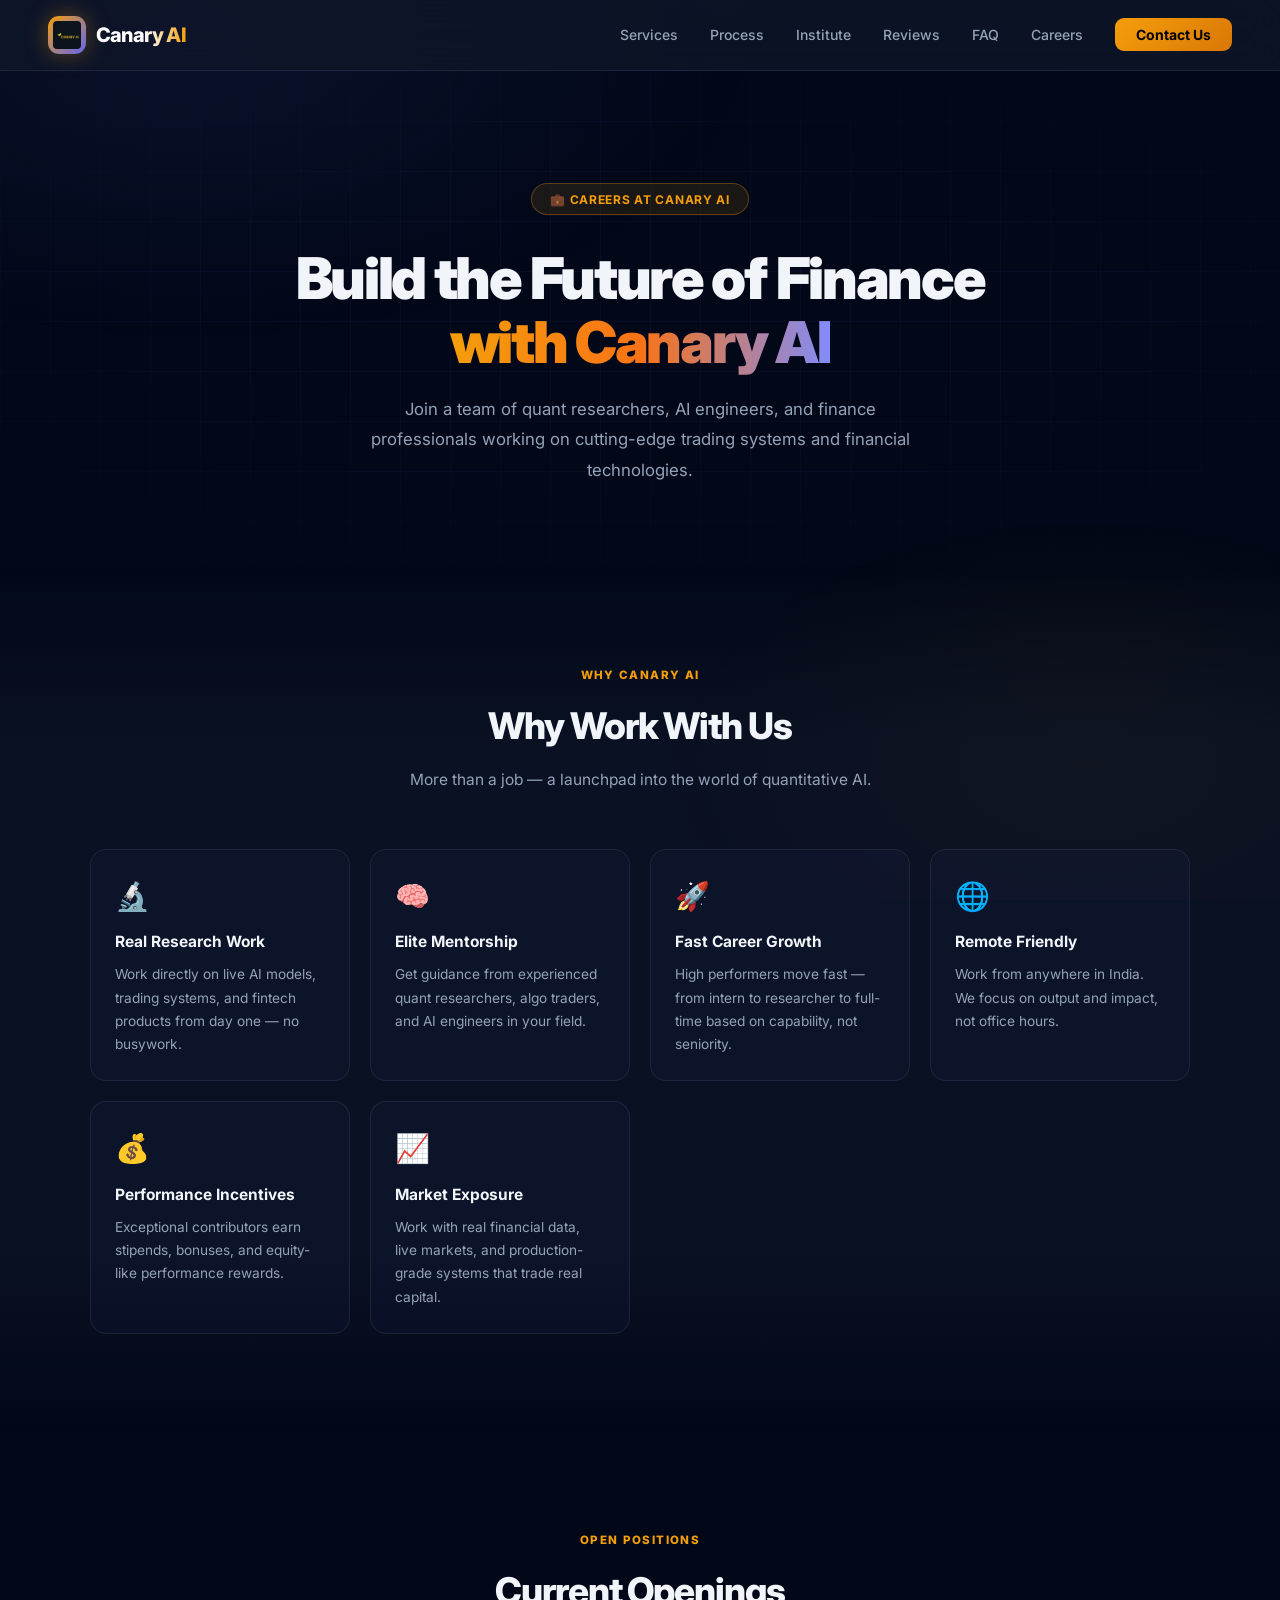
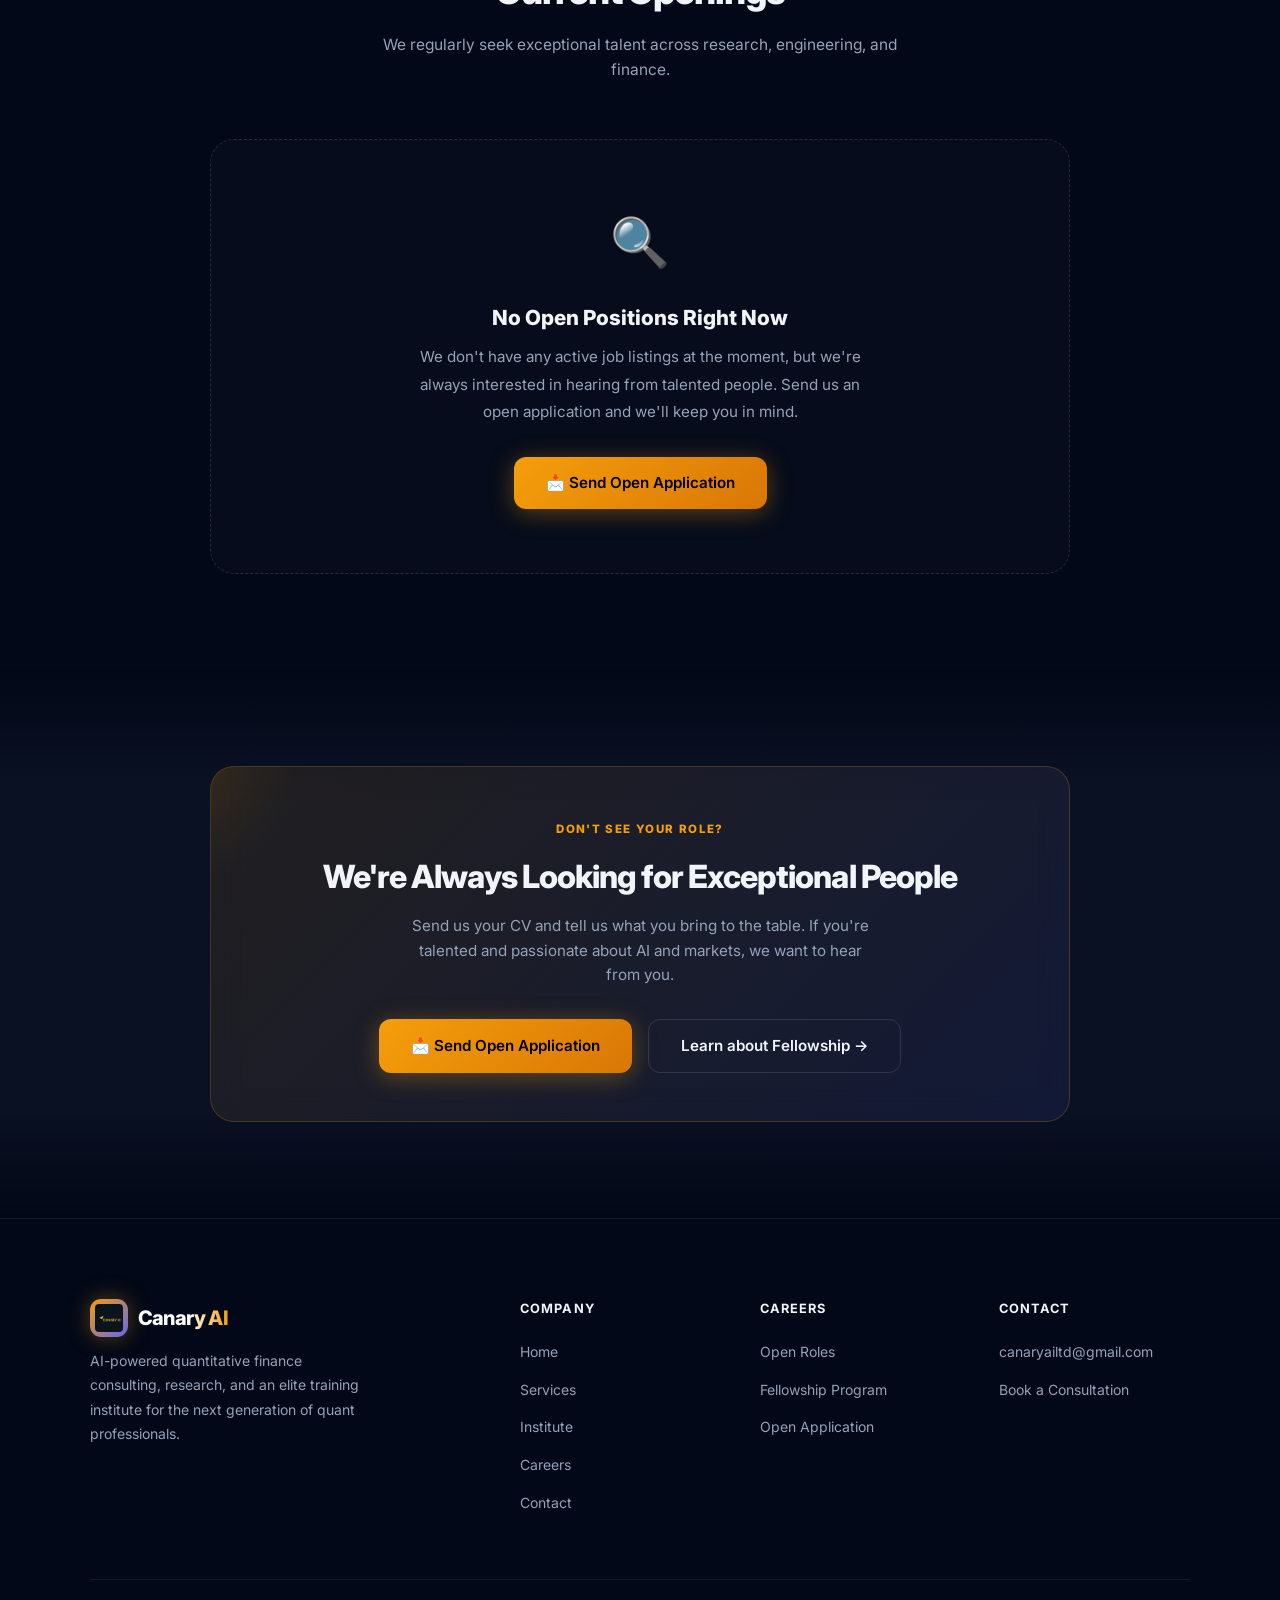
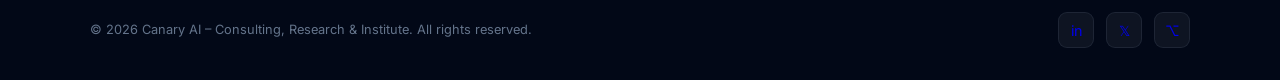
==== careers.html @ 867b563f "Updated project code" ====
<!DOCTYPE html>
<html lang="en">

<head>
    <meta charset="UTF-8" />
    <meta name="viewport" content="width=device-width, initial-scale=1.0" />
    <title>Careers – Canary AI</title>
    <meta name="description"
        content="Join Canary AI – explore open roles and fellowship opportunities in quantitative finance, AI research, and fintech." />
    <link rel="preconnect" href="https://fonts.googleapis.com" />
    <link rel="preconnect" href="https://fonts.gstatic.com" crossorigin />
    <link href="https://fonts.googleapis.com/css2?family=Inter:wght@300;400;500;600;700;800;900&display=swap"
        rel="stylesheet" />
    <link rel="stylesheet" href="css/style.css" />
    <style>
        /* ── Careers-page specific styles ── */
        .page-hero {
            position: relative;
            z-index: 1;
            padding: 7rem 2rem 5rem;
            text-align: center;
            overflow: hidden;
        }

        .page-hero .hero-grid {
            position: absolute;
            inset: 0;
            z-index: -1;
            background-image:
                linear-gradient(rgba(99, 102, 241, .06) 1px, transparent 1px),
                linear-gradient(90deg, rgba(99, 102, 241, .06) 1px, transparent 1px);
            background-size: 50px 50px;
            mask-image: radial-gradient(ellipse 80% 70% at 50% 50%, black 30%, transparent 100%);
        }

        .page-hero h1 {
            font-size: clamp(2rem, 5.5vw, 3.6rem);
            font-weight: 900;
            letter-spacing: -.04em;
            line-height: 1.1;
            animation: fadeUp .7s .1s ease both;
        }

        .page-hero p {
            margin-top: 1.25rem;
            color: var(--muted);
            font-size: 1.05rem;
            max-width: 580px;
            margin-left: auto;
            margin-right: auto;
            line-height: 1.8;
            animation: fadeUp .7s .2s ease both;
        }

        /* Why join */
        .why-grid {
            display: grid;
            grid-template-columns: repeat(auto-fit, minmax(240px, 1fr));
            gap: 1.25rem;
            max-width: 1100px;
            margin: 0 auto;
        }

        .why-card {
            border: 1px solid var(--border);
            border-radius: 16px;
            padding: 1.5rem;
            background: rgba(99, 102, 241, .04);
            transition: transform .3s, border-color .3s;
        }

        .why-card:hover {
            transform: translateY(-4px);
            border-color: rgba(99, 102, 241, .28);
        }

        .why-icon {
            font-size: 1.75rem;
            margin-bottom: .75rem;
        }

        .why-card h4 {
            font-size: .97rem;
            font-weight: 700;
            margin-bottom: .5rem;
        }

        .why-card p {
            color: var(--muted);
            font-size: .855rem;
            line-height: 1.7;
        }

        /* Job listings */
        .jobs-wrap {
            max-width: 860px;
            margin: 0 auto;
            display: flex;
            flex-direction: column;
            gap: 1.25rem;
        }

        .job-card {
            background: var(--glass);
            border: 1px solid var(--border);
            border-radius: 18px;
            padding: 1.75rem 2rem;
            backdrop-filter: blur(16px);
            display: flex;
            align-items: center;
            justify-content: space-between;
            gap: 1.5rem;
            flex-wrap: wrap;
            transition: transform .3s, border-color .3s, box-shadow .3s;
        }

        .job-card:hover {
            transform: translateY(-4px);
            border-color: rgba(245, 158, 11, .25);
            box-shadow: 0 16px 50px rgba(0, 0, 0, .3);
        }

        .job-info {
            flex: 1;
            min-width: 200px;
        }

        .job-dept {
            display: inline-block;
            font-size: .7rem;
            font-weight: 700;
            letter-spacing: .07em;
            text-transform: uppercase;
            border-radius: 999px;
            padding: .2rem .75rem;
            margin-bottom: .6rem;
        }

        .dept-quant {
            background: rgba(245, 158, 11, .12);
            color: var(--amber);
        }

        .dept-ai {
            background: rgba(99, 102, 241, .12);
            color: #a5b4fc;
        }

        .dept-tech {
            background: rgba(16, 185, 129, .12);
            color: #6ee7b7;
        }

        .dept-ops {
            background: rgba(239, 68, 68, .12);
            color: #fca5a5;
        }

        .dept-fellow {
            background: rgba(251, 191, 36, .12);
            color: #fde68a;
        }

        .job-card h3 {
            font-size: 1.05rem;
            font-weight: 700;
            margin-bottom: .35rem;
        }

        .job-meta {
            display: flex;
            flex-wrap: wrap;
            gap: .6rem;
            margin-top: .5rem;
        }

        .job-tag {
            font-size: .75rem;
            color: var(--subtle);
            background: rgba(255, 255, 255, .04);
            border: 1px solid var(--border);
            border-radius: 6px;
            padding: .15rem .6rem;
        }

        .job-actions {
            display: flex;
            gap: .75rem;
            align-items: center;
        }

        /* Fellowship CTA */
        .fellow-cta {
            max-width: 860px;
            margin: 0 auto;
            background: linear-gradient(135deg, rgba(245, 158, 11, .1), rgba(99, 102, 241, .1));
            border: 1px solid rgba(245, 158, 11, .22);
            border-radius: 24px;
            padding: 3rem 2.5rem;
            text-align: center;
            position: relative;
            overflow: hidden;
            backdrop-filter: blur(16px);
        }

        .fellow-cta::before {
            content: '';
            position: absolute;
            top: -40%;
            left: -20%;
            width: 260px;
            height: 260px;
            background: radial-gradient(circle, rgba(245, 158, 11, .12), transparent 70%);
            pointer-events: none;
        }

        .fellow-cta h2 {
            font-size: clamp(1.5rem, 3.5vw, 2rem);
            font-weight: 800;
            letter-spacing: -.03em;
            margin-bottom: .75rem;
        }

        .fellow-cta p {
            color: var(--muted);
            font-size: .95rem;
            margin-bottom: 2rem;
            max-width: 480px;
            margin-left: auto;
            margin-right: auto;
        }

        /* Apply modal */
        .modal-overlay {
            display: none;
            position: fixed;
            inset: 0;
            background: rgba(2, 8, 23, .85);
            z-index: 999;
            align-items: center;
            justify-content: center;
            backdrop-filter: blur(6px);
            padding: 1rem;
        }

        .modal-overlay.open {
            display: flex;
        }

        .modal {
            background: var(--bg2);
            border: 1px solid var(--border2);
            border-radius: 24px;
            padding: 2.5rem;
            max-width: 520px;
            width: 100%;
            position: relative;
            animation: fadeUp .4s ease both;
        }

        .modal-close {
            position: absolute;
            top: 1.25rem;
            right: 1.25rem;
            background: rgba(255, 255, 255, .06);
            border: 1px solid var(--border);
            border-radius: 8px;
            color: var(--muted);
            cursor: pointer;
            font-size: .9rem;
            padding: .3rem .65rem;
        }

        .modal h3 {
            font-size: 1.3rem;
            font-weight: 800;
            margin-bottom: .4rem;
        }

        .modal .role-label {
            color: var(--amber);
            font-size: .82rem;
            font-weight: 600;
            margin-bottom: 1.5rem;
            display: block;
        }

        .form-group {
            margin-bottom: 1.1rem;
        }

        .form-group label {
            display: block;
            font-size: .82rem;
            font-weight: 600;
            color: var(--muted);
            margin-bottom: .4rem;
        }

        .form-group input,
        .form-group textarea,
        .form-group select {
            width: 100%;
            background: rgba(255, 255, 255, .04);
            border: 1px solid var(--border2);
            border-radius: 10px;
            padding: .7rem 1rem;
            color: var(--text);
            font-family: inherit;
            font-size: .9rem;
            outline: none;
            transition: border-color .25s;
        }

        .form-group input:focus,
        .form-group textarea:focus,
        .form-group select:focus {
            border-color: var(--amber);
        }

        .form-group textarea {
            resize: vertical;
            min-height: 90px;
        }

        .form-group select option {
            background: var(--bg2);
        }

        .form-row {
            display: grid;
            grid-template-columns: 1fr 1fr;
            gap: 1rem;
        }

        @media(max-width:480px) {
            .form-row {
                grid-template-columns: 1fr;
            }
        }

        @keyframes fadeUp {
            from {
                opacity: 0;
                transform: translateY(18px);
            }

            to {
                opacity: 1;
                transform: none;
            }
        }

        @keyframes fadeDown {
            from {
                opacity: 0;
                transform: translateY(-14px);
            }

            to {
                opacity: 1;
                transform: none;
            }
        }

        @keyframes bounce {

            0%,
            100% {
                transform: translateY(0);
            }

            50% {
                transform: translateY(6px);
            }
        }
    </style>
</head>

<body>

    <!-- ═══ NAVBAR ═══ -->
    <nav>
        <a href="index.html" class="nav-brand">
            <div class="logo-box">
                <img src="logo.jpeg" alt="Canary AI Logo"
                    style="width:28px;height:28px;object-fit:contain;border-radius:4px;" />
            </div>
            <span class="brand-name">Canary AI</span>
        </a>
        <ul class="nav-links">
            <li><a href="index.html#services">Services</a></li>
            <li><a href="index.html#process">Process</a></li>
            <li><a href="index.html#institute">Institute</a></li>
            <li><a href="index.html#testimonials">Reviews</a></li>
            <li><a href="index.html#faq">FAQ</a></li>
            <li><a href="careers.html" style="color:var(--amber)">Careers</a></li>
            <li><a href="index.html#contact" class="nav-cta-btn">Contact Us</a></li>
        </ul>
        <button class="hamburger" id="hamburger" aria-label="Toggle menu">
            <span></span><span></span><span></span>
        </button>
    </nav>

    <div class="mobile-menu" id="mobile-menu">
        <ul>
            <li><a href="index.html#services" onclick="closeMobile()">Services</a></li>
            <li><a href="index.html#institute" onclick="closeMobile()">Institute</a></li>
            <li><a href="careers.html" onclick="closeMobile()">Careers</a></li>
            <li><a href="index.html#contact" onclick="closeMobile()">Contact Us</a></li>
        </ul>
    </div>

    <!-- ═══ PAGE HERO ═══ -->
    <section class="page-hero">
        <div class="hero-grid"></div>
        <div class="hero-badge" style="animation:fadeDown .7s ease both">💼 Careers at Canary AI</div>
        <h1>Build the Future of Finance<br /><em
                style="font-style:normal;background:linear-gradient(90deg,var(--amber),#f97316,var(--indigo2));-webkit-background-clip:text;-webkit-text-fill-color:transparent;background-clip:text">with
                Canary AI</em></h1>
        <p>Join a team of quant researchers, AI engineers, and finance professionals working on cutting-edge trading
            systems and financial technologies.</p>
    </section>

    <!-- ═══ WHY JOIN ═══ -->
    <section class="sec sec-alt">
        <div class="sec-hd reveal">
            <span class="eyebrow">Why Canary AI</span>
            <h2 class="sec-title">Why Work With Us</h2>
            <p class="sec-sub">More than a job — a launchpad into the world of quantitative AI.</p>
        </div>
        <div class="why-grid">
            <div class="why-card reveal">
                <div class="why-icon">🔬</div>
                <h4>Real Research Work</h4>
                <p>Work directly on live AI models, trading systems, and fintech products from day one — no busywork.
                </p>
            </div>
            <div class="why-card reveal">
                <div class="why-icon">🧠</div>
                <h4>Elite Mentorship</h4>
                <p>Get guidance from experienced quant researchers, algo traders, and AI engineers in your field.</p>
            </div>
            <div class="why-card reveal">
                <div class="why-icon">🚀</div>
                <h4>Fast Career Growth</h4>
                <p>High performers move fast — from intern to researcher to full-time based on capability, not
                    seniority.</p>
            </div>
            <div class="why-card reveal">
                <div class="why-icon">🌐</div>
                <h4>Remote Friendly</h4>
                <p>Work from anywhere in India. We focus on output and impact, not office hours.</p>
            </div>
            <div class="why-card reveal">
                <div class="why-icon">💰</div>
                <h4>Performance Incentives</h4>
                <p>Exceptional contributors earn stipends, bonuses, and equity-like performance rewards.</p>
            </div>
            <div class="why-card reveal">
                <div class="why-icon">📈</div>
                <h4>Market Exposure</h4>
                <p>Work with real financial data, live markets, and production-grade systems that trade real capital.
                </p>
            </div>
        </div>
    </section>

    <!-- ═══ OPEN ROLES ═══ -->
    <section class="sec" id="open-roles">
        <div class="sec-hd reveal">
            <span class="eyebrow">Open Positions</span>
            <h2 class="sec-title">Current Openings</h2>
            <p class="sec-sub">We regularly seek exceptional talent across research, engineering, and finance.</p>
        </div>

        <!-- No openings state -->
        <div class="jobs-wrap reveal">
            <div
                style="text-align:center;padding:4rem 2rem;border:1px dashed var(--border2);border-radius:24px;background:rgba(255,255,255,.02);">
                <div style="font-size:3rem;margin-bottom:1.25rem;">🔍</div>
                <h3 style="font-size:1.3rem;font-weight:800;margin-bottom:.6rem;">No Open Positions Right Now</h3>
                <p style="color:var(--muted);font-size:.95rem;max-width:460px;margin:0 auto 2rem;line-height:1.8;">We
                    don't have any active job listings at the moment, but we're always interested in hearing from
                    talented people. Send us an open application and we'll keep you in mind.</p>
                <a href="mailto:canaryailtd@gmail.com?subject=Open Application" class="btn btn-primary">📩 Send Open
                    Application</a>
            </div>
        </div>
    </section>

    <!-- ═══ FELLOWSHIP CTA ═══ -->
    <section class="sec sec-alt">
        <div class="fellow-cta reveal">
            <span class="eyebrow">Don't See Your Role?</span>
            <h2>We're Always Looking for Exceptional People</h2>
            <p>Send us your CV and tell us what you bring to the table. If you're talented and passionate about AI and
                markets, we want to hear from you.</p>
            <div style="display:flex;gap:1rem;justify-content:center;flex-wrap:wrap;position:relative;z-index:1">
                <a href="mailto:canaryailtd@gmail.com?subject=Open Application" class="btn btn-primary">📩 Send Open
                    Application</a>
                <a href="index.html#institute" class="btn btn-outline">Learn about Fellowship →</a>
            </div>
        </div>
    </section>

    <!-- ═══ FOOTER ═══ -->
    <footer>
        <div class="footer-grid">
            <div class="footer-brand">
                <a href="index.html" class="nav-brand">
                    <div class="logo-box">
                        <img src="logo.jpeg" alt="Canary AI Logo"
                            style="width:28px;height:28px;object-fit:contain;border-radius:4px;" />
                    </div>
                    <span class="brand-name">Canary AI</span>
                </a>
                <p>AI-powered quantitative finance consulting, research, and an elite training institute for the next
                    generation of quant professionals.</p>
            </div>
            <div class="footer-col">
                <h6>Company</h6>
                <ul>
                    <li><a href="index.html">Home</a></li>
                    <li><a href="index.html#services">Services</a></li>
                    <li><a href="index.html#institute">Institute</a></li>
                    <li><a href="careers.html">Careers</a></li>
                    <li><a href="index.html#contact">Contact</a></li>
                </ul>
            </div>
            <div class="footer-col">
                <h6>Careers</h6>
                <ul>
                    <li><a href="#open-roles">Open Roles</a></li>
                    <li><a href="index.html#institute">Fellowship Program</a></li>
                    <li><a href="mailto:canaryailtd@gmail.com?subject=Open Application">Open Application</a></li>
                </ul>
            </div>
            <div class="footer-col">
                <h6>Contact</h6>
                <ul>
                    <li><a href="mailto:canaryailtd@gmail.com">canaryailtd@gmail.com</a></li>
                    <li><a href="index.html#contact">Book a Consultation</a></li>
                </ul>
            </div>
        </div>
        <div class="footer-bottom">
            <p>© <span id="yr"></span> Canary AI – Consulting, Research &amp; Institute. All rights reserved.</p>
            <div class="social-links">
                <a href="https://www.linkedin.com/in/canary-ai-3b74503a5/" class="social-btn" title="LinkedIn">in</a>
                <a href="#" class="social-btn" title="Twitter / X">𝕏</a>
                <a href="#" class="social-btn" title="GitHub">⌥</a>
            </div>
        </div>
    </footer>

    <script src="js/main.js"></script>
</body>

</html>
---- css/style.css ----
/* ─────────────────────────────────────────
   Canary AI – Main Stylesheet
   style.css
───────────────────────────────────────── */

/* ── RESET & ROOT ── */
*, *::before, *::after {
  box-sizing: border-box;
  margin: 0;
  padding: 0;
}

:root {
  --bg:          #020817;
  --bg2:         #0f172a;
  --bg3:         #1e293b;
  --border:      rgba(148, 163, 184, .12);
  --border2:     rgba(148, 163, 184, .2);
  --amber:       #f59e0b;
  --amber2:      #d97706;
  --amber-glow:  rgba(245, 158, 11, .35);
  --indigo:      #6366f1;
  --indigo2:     #818cf8;
  --emerald:     #10b981;
  --text:        #f1f5f9;
  --muted:       #94a3b8;
  --subtle:      #64748b;
  --glass:       rgba(15, 23, 42, .75);
}

html {
  scroll-behavior: smooth;
}

body {
  font-family: 'Inter', sans-serif;
  background: var(--bg);
  color: var(--text);
  line-height: 1.6;
  overflow-x: hidden;
}

/* Ambient background glow */
body::before {
  content: '';
  position: fixed;
  inset: 0;
  pointer-events: none;
  z-index: 0;
  background:
    radial-gradient(ellipse 80% 60% at 15% 5%,  rgba(99, 102, 241, .09) 0%, transparent 55%),
    radial-gradient(ellipse 60% 50% at 85% 85%, rgba(245, 158, 11, .07) 0%, transparent 55%);
}

/* ─────────────────────────────────────────
   NAVBAR
───────────────────────────────────────── */
nav {
  position: sticky;
  top: 0;
  z-index: 200;
  display: flex;
  align-items: center;
  justify-content: space-between;
  padding: 1rem 3rem;
  background: var(--glass);
  backdrop-filter: blur(20px);
  -webkit-backdrop-filter: blur(20px);
  border-bottom: 1px solid var(--border);
}

.nav-brand {
  display: flex;
  align-items: center;
  gap: .6rem;
  text-decoration: none;
}

.logo-box {
  width: 38px;
  height: 38px;
  border-radius: 11px;
  display: flex;
  align-items: center;
  justify-content: center;
  font-size: 20px;
  background: linear-gradient(135deg, var(--amber), var(--indigo));
  box-shadow: 0 0 22px var(--amber-glow);
}

.brand-name {
  font-size: 1.25rem;
  font-weight: 800;
  letter-spacing: -.03em;
  background: linear-gradient(90deg, #fff 55%, var(--amber));
  -webkit-background-clip: text;
  -webkit-text-fill-color: transparent;
  background-clip: text;
}

.nav-links {
  display: flex;
  gap: 2rem;
  list-style: none;
  align-items: center;
}

.nav-links a {
  color: var(--muted);
  text-decoration: none;
  font-size: .875rem;
  font-weight: 500;
  transition: color .25s;
  position: relative;
}

.nav-links a::after {
  content: '';
  position: absolute;
  bottom: -3px;
  left: 0;
  width: 0;
  height: 2px;
  background: var(--amber);
  border-radius: 1px;
  transition: width .3s;
}

.nav-links a:hover             { color: var(--amber); }
.nav-links a:hover::after      { width: 100%; }

.nav-cta-btn {
  background: linear-gradient(135deg, var(--amber), var(--amber2));
  color: #000 !important;
  padding: .5rem 1.3rem;
  border-radius: 9px;
  font-weight: 700 !important;
  transition: transform .2s, box-shadow .2s !important;
}

.nav-cta-btn::after              { display: none !important; }
.nav-cta-btn:hover {
  transform: translateY(-2px) !important;
  box-shadow: 0 6px 22px var(--amber-glow) !important;
  color: #000 !important;
}

/* Hamburger (mobile) */
.hamburger {
  display: none;
  flex-direction: column;
  gap: 5px;
  cursor: pointer;
  padding: 4px;
  background: none;
  border: none;
}

.hamburger span {
  display: block;
  width: 24px;
  height: 2px;
  background: var(--text);
  border-radius: 2px;
  transition: .3s;
}

.hamburger.open span:nth-child(1) { transform: translateY(7px) rotate(45deg); }
.hamburger.open span:nth-child(2) { opacity: 0; }
.hamburger.open span:nth-child(3) { transform: translateY(-7px) rotate(-45deg); }

/* Mobile menu */
.mobile-menu {
  display: none;
  position: fixed;
  top: 65px;
  left: 0;
  right: 0;
  background: var(--glass);
  backdrop-filter: blur(20px);
  border-bottom: 1px solid var(--border);
  padding: 1.5rem 2rem;
  z-index: 199;
}

.mobile-menu.open { display: block; }

.mobile-menu ul {
  list-style: none;
  display: flex;
  flex-direction: column;
  gap: 1.25rem;
}

.mobile-menu a {
  color: var(--muted);
  text-decoration: none;
  font-size: 1rem;
  font-weight: 500;
}

/* ─────────────────────────────────────────
   HERO
───────────────────────────────────────── */
.hero {
  position: relative;
  z-index: 1;
  padding: 8rem 2rem 6rem;
  text-align: center;
  overflow: hidden;
}

.hero-grid {
  position: absolute;
  inset: 0;
  z-index: -1;
  background-image:
    linear-gradient(rgba(99, 102, 241, .06) 1px, transparent 1px),
    linear-gradient(90deg, rgba(99, 102, 241, .06) 1px, transparent 1px);
  background-size: 50px 50px;
  mask-image: radial-gradient(ellipse 80% 70% at 50% 50%, black 30%, transparent 100%);
}

.hero-inner {
  max-width: 860px;
  margin: 0 auto;
}

.hero-badge {
  display: inline-flex;
  align-items: center;
  gap: .5rem;
  background: rgba(245, 158, 11, .1);
  border: 1px solid rgba(245, 158, 11, .3);
  border-radius: 999px;
  padding: .35rem 1.1rem;
  font-size: .75rem;
  font-weight: 700;
  color: var(--amber);
  letter-spacing: .06em;
  text-transform: uppercase;
  margin-bottom: 2rem;
  animation: fadeDown .7s ease both;
}

.hero h1 {
  font-size: clamp(2.4rem, 6.5vw, 4.2rem);
  font-weight: 900;
  line-height: 1.1;
  letter-spacing: -.04em;
  animation: fadeUp .7s .1s ease both;
}

.hero h1 em {
  font-style: normal;
  background: linear-gradient(90deg, var(--amber) 0%, #f97316 40%, var(--indigo2) 100%);
  -webkit-background-clip: text;
  -webkit-text-fill-color: transparent;
  background-clip: text;
}

.hero-sub {
  margin-top: 1.5rem;
  color: var(--muted);
  font-size: 1.1rem;
  max-width: 620px;
  margin-left: auto;
  margin-right: auto;
  line-height: 1.8;
  animation: fadeUp .7s .2s ease both;
}

.hero-btns {
  margin-top: 2.5rem;
  display: flex;
  flex-wrap: wrap;
  gap: 1rem;
  justify-content: center;
  animation: fadeUp .7s .3s ease both;
}

.hero-scroll {
  margin-top: 4rem;
  animation: bounce 2s ease infinite;
  color: var(--subtle);
  font-size: .8rem;
  letter-spacing: .06em;
  text-transform: uppercase;
}

.hero-scroll span {
  display: block;
  width: 1px;
  height: 36px;
  background: linear-gradient(to bottom, transparent, var(--amber));
  margin: 6px auto 0;
}

/* ─────────────────────────────────────────
   BUTTONS
───────────────────────────────────────── */
.btn {
  display: inline-flex;
  align-items: center;
  gap: .5rem;
  padding: .85rem 2rem;
  border-radius: 12px;
  font-size: .95rem;
  font-weight: 600;
  cursor: pointer;
  text-decoration: none;
  transition: transform .2s, box-shadow .2s;
  border: none;
  font-family: inherit;
}

.btn-primary {
  background: linear-gradient(135deg, var(--amber), var(--amber2));
  color: #000;
  box-shadow: 0 4px 24px var(--amber-glow);
}
.btn-primary:hover {
  transform: translateY(-2px);
  box-shadow: 0 10px 36px rgba(245, 158, 11, .55);
}

.btn-outline {
  background: transparent;
  color: var(--text);
  border: 1px solid var(--border2);
}
.btn-outline:hover {
  border-color: rgba(245, 158, 11, .4);
  transform: translateY(-2px);
  box-shadow: 0 4px 18px rgba(99, 102, 241, .15);
}

.btn-indigo {
  background: linear-gradient(135deg, var(--indigo), #818cf8);
  color: #fff;
  box-shadow: 0 4px 24px rgba(99, 102, 241, .35);
}
.btn-indigo:hover {
  transform: translateY(-2px);
  box-shadow: 0 10px 36px rgba(99, 102, 241, .5);
}

/* ─────────────────────────────────────────
   STATS STRIP
───────────────────────────────────────── */
.stats {
  position: relative;
  z-index: 1;
  display: flex;
  justify-content: center;
  flex-wrap: wrap;
  border-top: 1px solid var(--border);
  border-bottom: 1px solid var(--border);
  background: rgba(15, 23, 42, .5);
  backdrop-filter: blur(12px);
}

.stat {
  flex: 1;
  min-width: 150px;
  text-align: center;
  padding: 2.2rem 1rem;
  border-right: 1px solid var(--border);
}
.stat:last-child { border-right: none; }

.stat-val {
  font-size: 2.1rem;
  font-weight: 900;
  background: linear-gradient(135deg, var(--amber), var(--indigo2));
  -webkit-background-clip: text;
  -webkit-text-fill-color: transparent;
  background-clip: text;
}

.stat-lbl {
  font-size: .75rem;
  color: var(--subtle);
  margin-top: .3rem;
  text-transform: uppercase;
  letter-spacing: .07em;
}

/* ─────────────────────────────────────────
   SHARED SECTION UTILITIES
───────────────────────────────────────── */
section { position: relative; z-index: 1; }

.sec     { padding: 6rem 2rem; }
.sec-alt { background: linear-gradient(to bottom, transparent, rgba(15, 23, 42, .6) 20%, rgba(15, 23, 42, .6) 80%, transparent); }

.sec-hd {
  text-align: center;
  margin-bottom: 3.5rem;
}

.eyebrow {
  display: inline-block;
  font-size: .72rem;
  font-weight: 800;
  letter-spacing: .12em;
  text-transform: uppercase;
  color: var(--amber);
  margin-bottom: .8rem;
}

.sec-title {
  font-size: clamp(1.6rem, 4vw, 2.3rem);
  font-weight: 800;
  letter-spacing: -.03em;
}

.sec-sub {
  margin-top: .75rem;
  color: var(--muted);
  font-size: .97rem;
  max-width: 520px;
  margin-left: auto;
  margin-right: auto;
}

.grid3 {
  display: grid;
  grid-template-columns: repeat(auto-fit, minmax(280px, 1fr));
  gap: 1.5rem;
  max-width: 1100px;
  margin: 0 auto;
}

/* ─────────────────────────────────────────
   TRUST BAR
───────────────────────────────────────── */
.trust-bar {
  position: relative;
  z-index: 1;
  padding: 2.5rem 2rem;
  text-align: center;
  border-bottom: 1px solid var(--border);
}

.trust-bar p {
  font-size: .8rem;
  color: var(--subtle);
  letter-spacing: .06em;
  text-transform: uppercase;
  margin-bottom: 1.5rem;
}

.trust-logos {
  display: flex;
  flex-wrap: wrap;
  justify-content: center;
  gap: 2.5rem;
  align-items: center;
}

.trust-logos span {
  font-size: .85rem;
  font-weight: 700;
  color: rgba(148, 163, 184, .35);
  letter-spacing: .04em;
  text-transform: uppercase;
}

/* ─────────────────────────────────────────
   SERVICE CARDS
───────────────────────────────────────── */
.card {
  background: var(--glass);
  border: 1px solid var(--border);
  border-radius: 20px;
  padding: 2rem;
  backdrop-filter: blur(16px);
  transition: transform .3s, box-shadow .3s, border-color .3s;
  position: relative;
  overflow: hidden;
}

.card::before {
  content: '';
  position: absolute;
  inset: 0;
  border-radius: 20px;
  background: linear-gradient(135deg, rgba(245, 158, 11, .04), rgba(99, 102, 241, .04));
  opacity: 0;
  transition: opacity .3s;
}

.card:hover {
  transform: translateY(-7px);
  box-shadow: 0 24px 60px rgba(0, 0, 0, .4), 0 0 0 1px rgba(245, 158, 11, .12);
  border-color: rgba(245, 158, 11, .2);
}
.card:hover::before { opacity: 1; }

.card-icon {
  width: 54px;
  height: 54px;
  border-radius: 15px;
  display: flex;
  align-items: center;
  justify-content: center;
  font-size: 1.5rem;
  margin-bottom: 1.25rem;
}

.ci-amber   { background: rgba(245, 158, 11, .12); }
.ci-indigo  { background: rgba(99, 102, 241, .12); }
.ci-emerald { background: rgba(16, 185, 129, .12); }
.ci-red     { background: rgba(239, 68, 68, .12); }

.card h4 { font-size: 1.05rem; font-weight: 700; margin-bottom: .75rem; }
.card p  { color: var(--muted); font-size: .9rem; line-height: 1.75; }

.card-tag {
  display: inline-block;
  font-size: .7rem;
  font-weight: 700;
  letter-spacing: .07em;
  text-transform: uppercase;
  border-radius: 999px;
  padding: .25rem .8rem;
  margin-bottom: 1rem;
}

.tag-amber  { background: rgba(245, 158, 11, .12); color: var(--amber); }
.tag-indigo { background: rgba(99, 102, 241, .12); color: #a5b4fc; }
.tag-emerald{ background: rgba(16, 185, 129, .12); color: #6ee7b7; }

/* ─────────────────────────────────────────
   HOW IT WORKS – STEPS
───────────────────────────────────────── */
.steps {
  display: grid;
  grid-template-columns: repeat(auto-fit, minmax(220px, 1fr));
  gap: 0;
  max-width: 1100px;
  margin: 0 auto;
  position: relative;
}

.steps::before {
  content: '';
  position: absolute;
  top: 44px;
  left: 10%;
  right: 10%;
  height: 1px;
  background: linear-gradient(90deg, transparent, var(--border2), transparent);
}

.step {
  text-align: center;
  padding: 2rem 1.5rem;
  position: relative;
}

.step-num {
  width: 52px;
  height: 52px;
  border-radius: 50%;
  background: linear-gradient(135deg, var(--amber), var(--indigo));
  display: flex;
  align-items: center;
  justify-content: center;
  font-weight: 900;
  font-size: .95rem;
  margin: 0 auto 1.25rem;
  box-shadow: 0 0 28px var(--amber-glow);
  color: #000;
}

.step h4 { font-size: .97rem; font-weight: 700; margin-bottom: .6rem; }
.step p  { color: var(--muted); font-size: .85rem; line-height: 1.7; }

/* ─────────────────────────────────────────
   INSTITUTE FEATURE CARDS
───────────────────────────────────────── */
.feat-card {
  border: 1px solid var(--border);
  border-radius: 18px;
  padding: 1.75rem;
  background: rgba(99, 102, 241, .04);
  transition: transform .3s, border-color .3s;
}
.feat-card:hover {
  transform: translateY(-4px);
  border-color: rgba(99, 102, 241, .28);
}

.feat-num {
  font-size: 2.2rem;
  font-weight: 900;
  color: rgba(99, 102, 241, .3);
  margin-bottom: .75rem;
  line-height: 1;
}

.feat-card h4 { font-size: 1rem;   font-weight: 700; margin-bottom: .6rem; }
.feat-card p  { color: var(--muted); font-size: .875rem; line-height: 1.7; }

/* ─────────────────────────────────────────
   FELLOWSHIP TRACK CARDS
───────────────────────────────────────── */
.track {
  border-radius: 20px;
  padding: 2rem;
  transition: transform .3s;
  position: relative;
  overflow: hidden;
}
.track:hover { transform: translateY(-5px); }

.tr-amber   { background: linear-gradient(135deg, rgba(245,158,11,.13), rgba(245,158,11,.04)); border: 1px solid rgba(245,158,11,.22); }
.tr-indigo  { background: linear-gradient(135deg, rgba(99,102,241,.13), rgba(99,102,241,.04)); border: 1px solid rgba(99,102,241,.22); }
.tr-emerald { background: linear-gradient(135deg, rgba(16,185,129,.13), rgba(16,185,129,.04)); border: 1px solid rgba(16,185,129,.22); }

.track h5 { font-size: 1.05rem; font-weight: 700; margin-bottom: .75rem; }
.track p  { color: var(--muted); font-size: .88rem; line-height: 1.75; }
.track ul { color: var(--muted); font-size: .85rem; line-height: 2; padding-left: 1.1rem; margin-top: .75rem; }

/* ─────────────────────────────────────────
   TESTIMONIALS
───────────────────────────────────────── */
#testimonials { padding: 6rem 2rem; }

.testi-grid {
  display: grid;
  grid-template-columns: repeat(auto-fit, minmax(290px, 1fr));
  gap: 1.5rem;
  max-width: 1100px;
  margin: 0 auto;
}

.testi {
  background: var(--glass);
  border: 1px solid var(--border);
  border-radius: 20px;
  padding: 2rem;
  backdrop-filter: blur(16px);
  transition: transform .3s;
}
.testi:hover { transform: translateY(-5px); }

.stars       { color: var(--amber); font-size: 1rem; margin-bottom: 1rem; letter-spacing: .1em; }
.testi-text  { color: var(--muted); font-size: .9rem; line-height: 1.8; font-style: italic; margin-bottom: 1.5rem; }
.testi-author{ display: flex; align-items: center; gap: .75rem; }

.avatar {
  width: 42px;
  height: 42px;
  border-radius: 50%;
  display: flex;
  align-items: center;
  justify-content: center;
  font-weight: 800;
  font-size: .9rem;
}

.av-a { background: linear-gradient(135deg, var(--amber), #f97316); color: #000; }
.av-b { background: linear-gradient(135deg, var(--indigo), #818cf8); color: #fff; }
.av-c { background: linear-gradient(135deg, var(--emerald), #34d399); color: #000; }

.author-info .name { font-size: .9rem;  font-weight: 700; }
.author-info .role { font-size: .78rem; color: var(--subtle); }

/* ─────────────────────────────────────────
   FAQ ACCORDION
───────────────────────────────────────── */
#faq {
  padding: 6rem 2rem;
  background: linear-gradient(to bottom, transparent, rgba(15,23,42,.55) 20%, rgba(15,23,42,.55) 80%, transparent);
}

.faq-wrap {
  max-width: 760px;
  margin: 0 auto;
  display: flex;
  flex-direction: column;
  gap: 1rem;
}

.faq-item {
  border: 1px solid var(--border);
  border-radius: 14px;
  overflow: hidden;
  transition: border-color .3s;
}
.faq-item.open { border-color: rgba(245, 158, 11, .3); }

.faq-q {
  width: 100%;
  background: none;
  border: none;
  color: var(--text);
  font-family: inherit;
  font-size: .97rem;
  font-weight: 600;
  display: flex;
  justify-content: space-between;
  align-items: center;
  padding: 1.25rem 1.5rem;
  cursor: pointer;
  gap: 1rem;
  text-align: left;
}

.faq-icon {
  width: 28px;
  height: 28px;
  border-radius: 8px;
  background: rgba(245, 158, 11, .1);
  display: flex;
  align-items: center;
  justify-content: center;
  color: var(--amber);
  font-size: 1rem;
  flex-shrink: 0;
  transition: transform .3s, background .3s;
}

.faq-item.open .faq-icon {
  transform: rotate(45deg);
  background: rgba(245, 158, 11, .2);
}

.faq-a {
  max-height: 0;
  overflow: hidden;
  transition: max-height .4s ease, padding .3s;
}
.faq-item.open .faq-a { max-height: 300px; }

.faq-a p {
  padding: .25rem 1.5rem 1.5rem;
  color: var(--muted);
  font-size: .9rem;
  line-height: 1.8;
}

/* ─────────────────────────────────────────
   CTA BANNER
───────────────────────────────────────── */
#contact { padding: 6rem 2rem; text-align: center; }

.cta-box {
  max-width: 780px;
  margin: 0 auto;
  background: linear-gradient(135deg, rgba(245,158,11,.1), rgba(99,102,241,.1));
  border: 1px solid rgba(245,158,11,.2);
  border-radius: 28px;
  padding: 4rem 3rem;
  position: relative;
  overflow: hidden;
  backdrop-filter: blur(16px);
}

.cta-box::before {
  content: '';
  position: absolute;
  top: -40%; left: -20%;
  width: 300px; height: 300px;
  background: radial-gradient(circle, rgba(245,158,11,.15), transparent 70%);
  pointer-events: none;
}
.cta-box::after {
  content: '';
  position: absolute;
  bottom: -40%; right: -20%;
  width: 300px; height: 300px;
  background: radial-gradient(circle, rgba(99,102,241,.15), transparent 70%);
  pointer-events: none;
}

.cta-box h2 {
  font-size: clamp(1.8rem, 4.5vw, 2.8rem);
  font-weight: 900;
  letter-spacing: -.04em;
  margin-bottom: 1rem;
}

.cta-box p {
  color: var(--muted);
  font-size: 1rem;
  margin-bottom: 2.5rem;
  max-width: 520px;
  margin-left: auto;
  margin-right: auto;
}

.cta-btns {
  display: flex;
  flex-wrap: wrap;
  gap: 1rem;
  justify-content: center;
  position: relative;
  z-index: 1;
}

.cta-contact-info {
  margin-top: 2.5rem;
  display: flex;
  justify-content: center;
  gap: 2.5rem;
  flex-wrap: wrap;
  position: relative;
  z-index: 1;
}

.cta-contact-item { text-align: center; }

.cta-contact-item .label {
  font-size: .75rem;
  color: var(--subtle);
  text-transform: uppercase;
  letter-spacing: .07em;
  margin-bottom: .3rem;
}

.cta-contact-item a,
.cta-contact-item span {
  color: var(--muted);
  text-decoration: none;
  font-size: .9rem;
  font-weight: 500;
}

/* ─────────────────────────────────────────
   FOOTER
───────────────────────────────────────── */
footer {
  position: relative;
  z-index: 1;
  border-top: 1px solid var(--border);
  padding: 5rem 2rem 2rem;
}

.footer-grid {
  display: grid;
  grid-template-columns: 2fr 1fr 1fr 1fr;
  gap: 3rem;
  max-width: 1100px;
  margin: 0 auto 4rem;
}

.footer-brand p {
  color: var(--muted);
  font-size: .875rem;
  line-height: 1.75;
  max-width: 280px;
  margin-top: .75rem;
}

.footer-col h6 {
  font-size: .8rem;
  font-weight: 700;
  letter-spacing: .08em;
  text-transform: uppercase;
  color: var(--text);
  margin-bottom: 1.25rem;
}

.footer-col ul  { list-style: none; display: flex; flex-direction: column; gap: .75rem; }
.footer-col a   { color: var(--muted); text-decoration: none; font-size: .875rem; transition: color .25s; }
.footer-col a:hover { color: var(--amber); }

.footer-bottom {
  border-top: 1px solid var(--border);
  max-width: 1100px;
  margin: 0 auto;
  padding-top: 2rem;
  display: flex;
  justify-content: space-between;
  align-items: center;
  flex-wrap: wrap;
  gap: 1rem;
}

.footer-bottom p { color: var(--subtle); font-size: .8rem; }

.social-links { display: flex; gap: .75rem; }

.social-btn {
  width: 36px;
  height: 36px;
  border-radius: 9px;
  background: rgba(255,255,255,.05);
  border: 1px solid var(--border);
  display: flex;
  align-items: center;
  justify-content: center;
  text-decoration: none;
  font-size: .9rem;
  transition: background .25s, border-color .25s;
}
.social-btn:hover {
  background: rgba(245,158,11,.1);
  border-color: rgba(245,158,11,.3);
}

/* ─────────────────────────────────────────
   SCROLL REVEAL
───────────────────────────────────────── */
.reveal {
  opacity: 0;
  transform: translateY(28px);
  transition: opacity .65s ease, transform .65s ease;
}
.reveal.visible {
  opacity: 1;
  transform: none;
}

/* ─────────────────────────────────────────
   KEYFRAME ANIMATIONS
───────────────────────────────────────── */
@keyframes fadeDown {
  from { opacity: 0; transform: translateY(-14px); }
  to   { opacity: 1; transform: none; }
}

@keyframes fadeUp {
  from { opacity: 0; transform: translateY(18px); }
  to   { opacity: 1; transform: none; }
}

@keyframes bounce {
  0%, 100% { transform: translateY(0); }
  50%       { transform: translateY(6px); }
}

/* ─────────────────────────────────────────
   RESPONSIVE
───────────────────────────────────────── */
@media (max-width: 900px) {
  .footer-grid    { grid-template-columns: 1fr 1fr; }
  .steps::before  { display: none; }
}

@media (max-width: 640px) {
  nav             { padding: 1rem 1.25rem; }
  .nav-links      { display: none; }
  .hamburger      { display: flex; }
  .hero           { padding: 6rem 1.25rem 4rem; }
  .stat           { min-width: 130px; border-right: none; border-bottom: 1px solid var(--border); }
  .stat:last-child{ border-bottom: none; }
  .footer-grid    { grid-template-columns: 1fr; }
  .footer-bottom  { flex-direction: column; text-align: center; }
  .cta-box        { padding: 2.5rem 1.5rem; }
}

/* ===============================
   CONSULTATION POPUP MODAL
================================= */

.consult-modal {
  display: none;
  position: fixed;
  z-index: 9999;
  left: 0;
  top: 0;
  width: 100%;
  height: 100%;
  background: rgba(0, 0, 0, 0.6);
  backdrop-filter: blur(5px);
  justify-content: center;
  align-items: center;
}

.consult-modal-content {
  background: #111827;
  padding: 2.5rem;
  border-radius: 12px;
  width: 90%;
  max-width: 500px;
  position: relative;
  animation: fadeInScale 0.3s ease;
}

.consult-modal-content h2 {
  margin-bottom: 1.5rem;
  color: #fff;
  text-align: center;
}

.consult-modal-content input,
.consult-modal-content textarea {
  width: 100%;
  padding: 0.9rem;
  margin-bottom: 1rem;
  border-radius: 8px;
  border: 1px solid #374151;
  background: #1f2937;
  color: #fff;
  font-family: inherit;
}

.consult-modal-content input:focus,
.consult-modal-content textarea:focus {
  outline: none;
  border-color: #6366f1;
}

.consult-modal-content textarea {
  resize: none;
  height: 120px;
}

.consult-close {
  position: absolute;
  top: 15px;
  right: 20px;
  font-size: 24px;
  cursor: pointer;
  color: #aaa;
}

.consult-close:hover {
  color: #fff;
}

@keyframes fadeInScale {
  from {
    opacity: 0;
    transform: scale(0.9);
  }
  to {
    opacity: 1;
    transform: scale(1);
  }
}
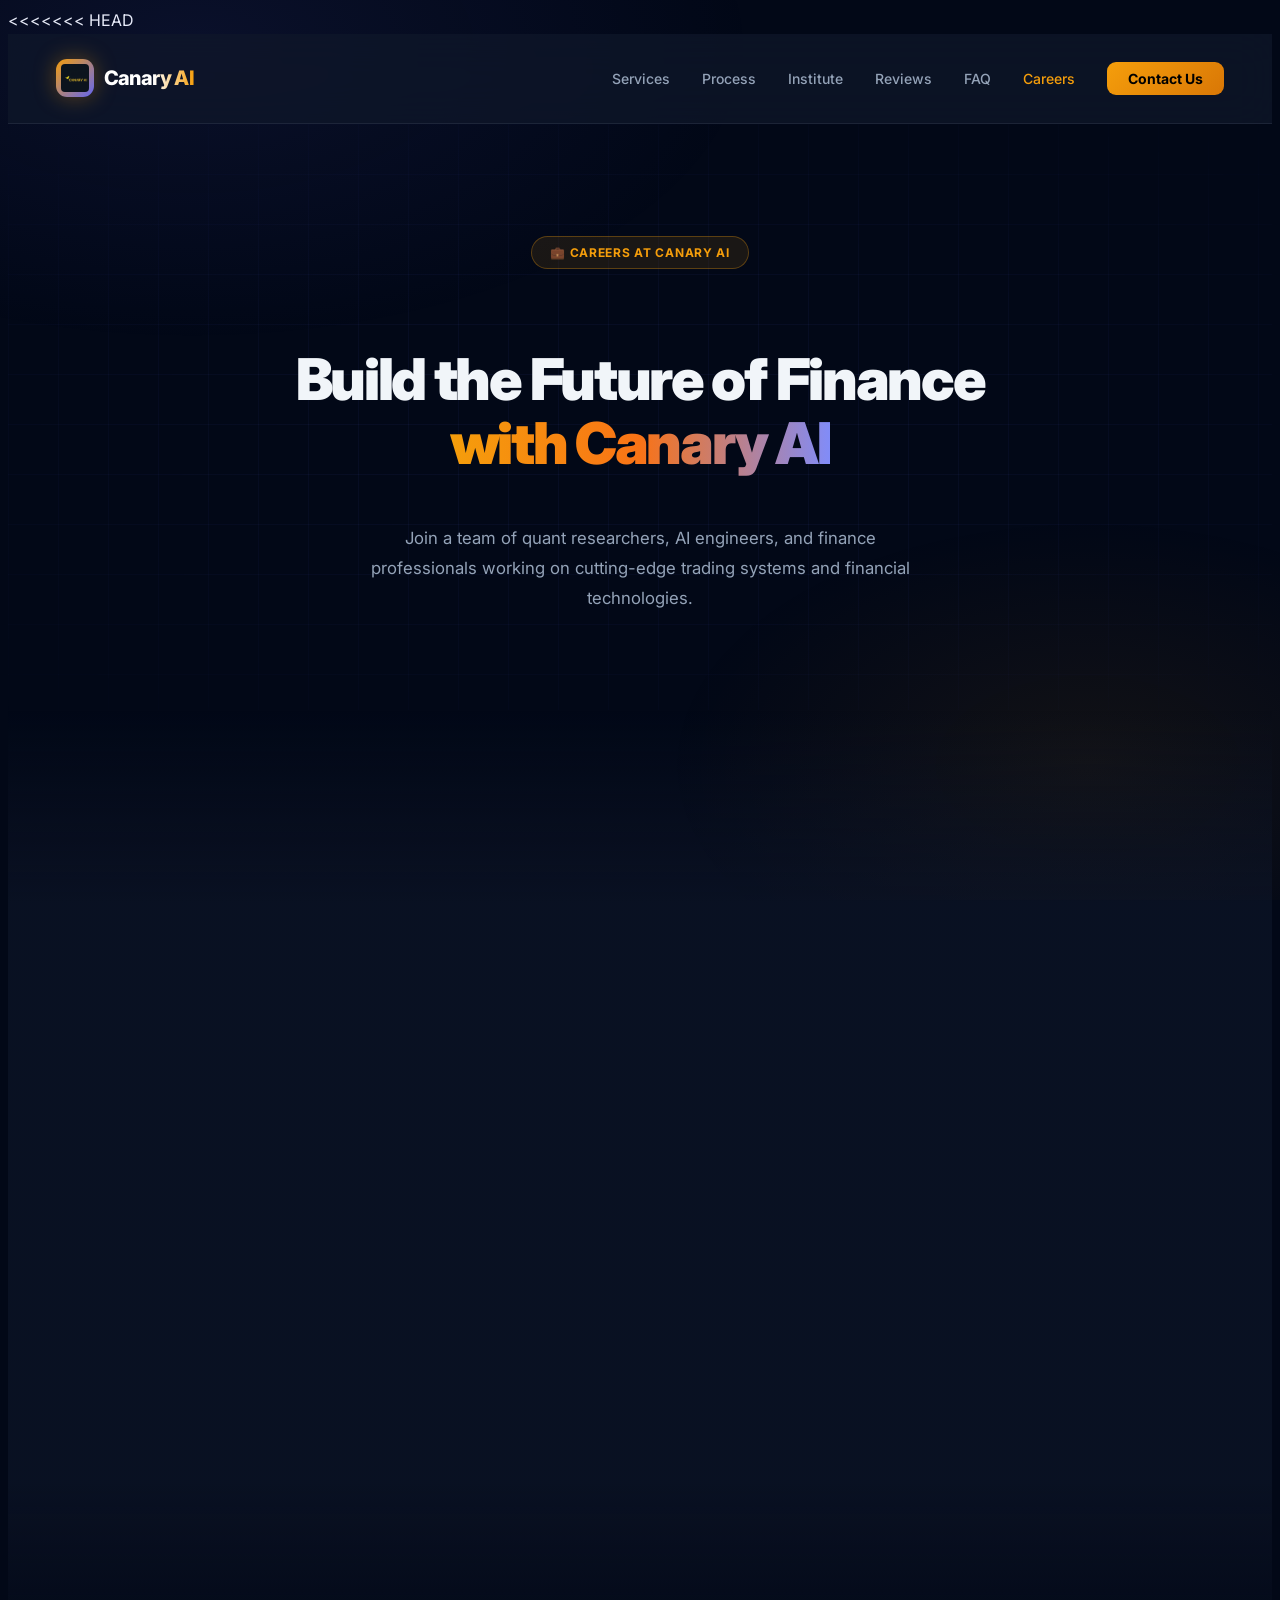
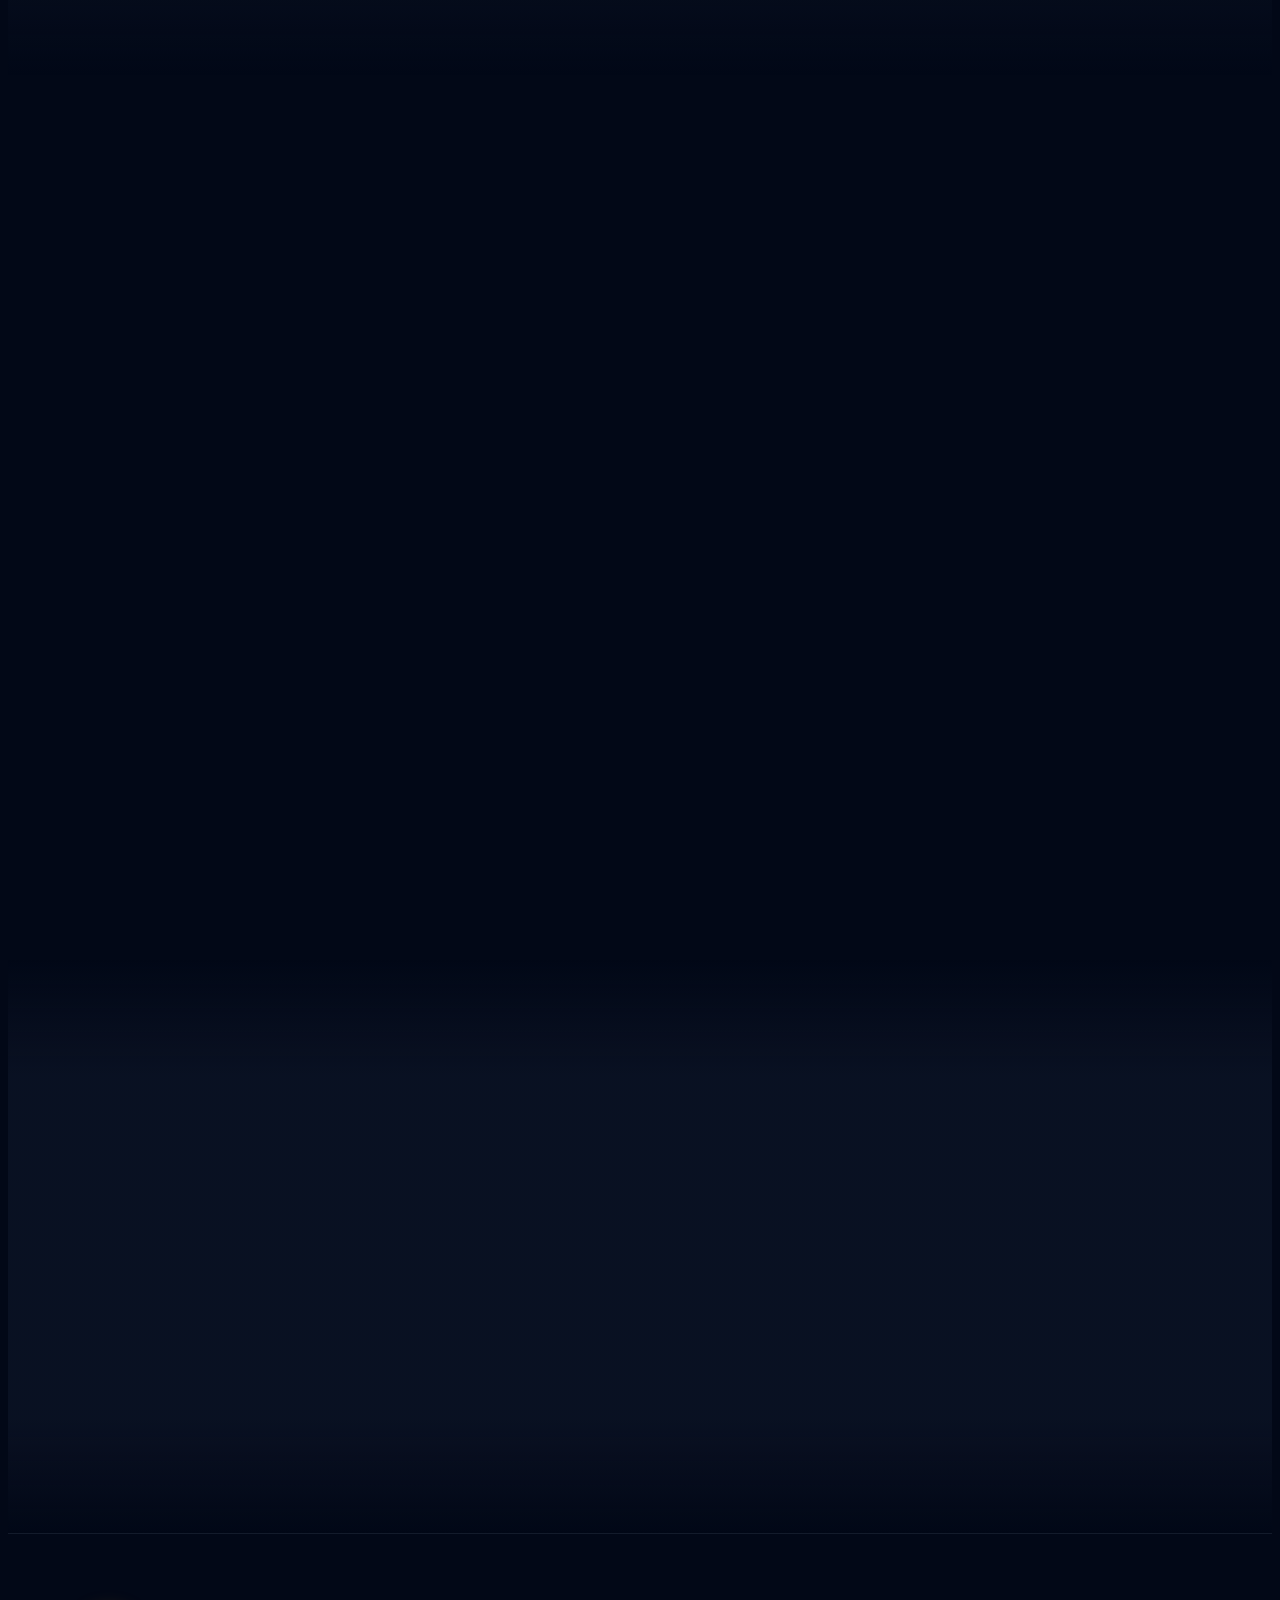
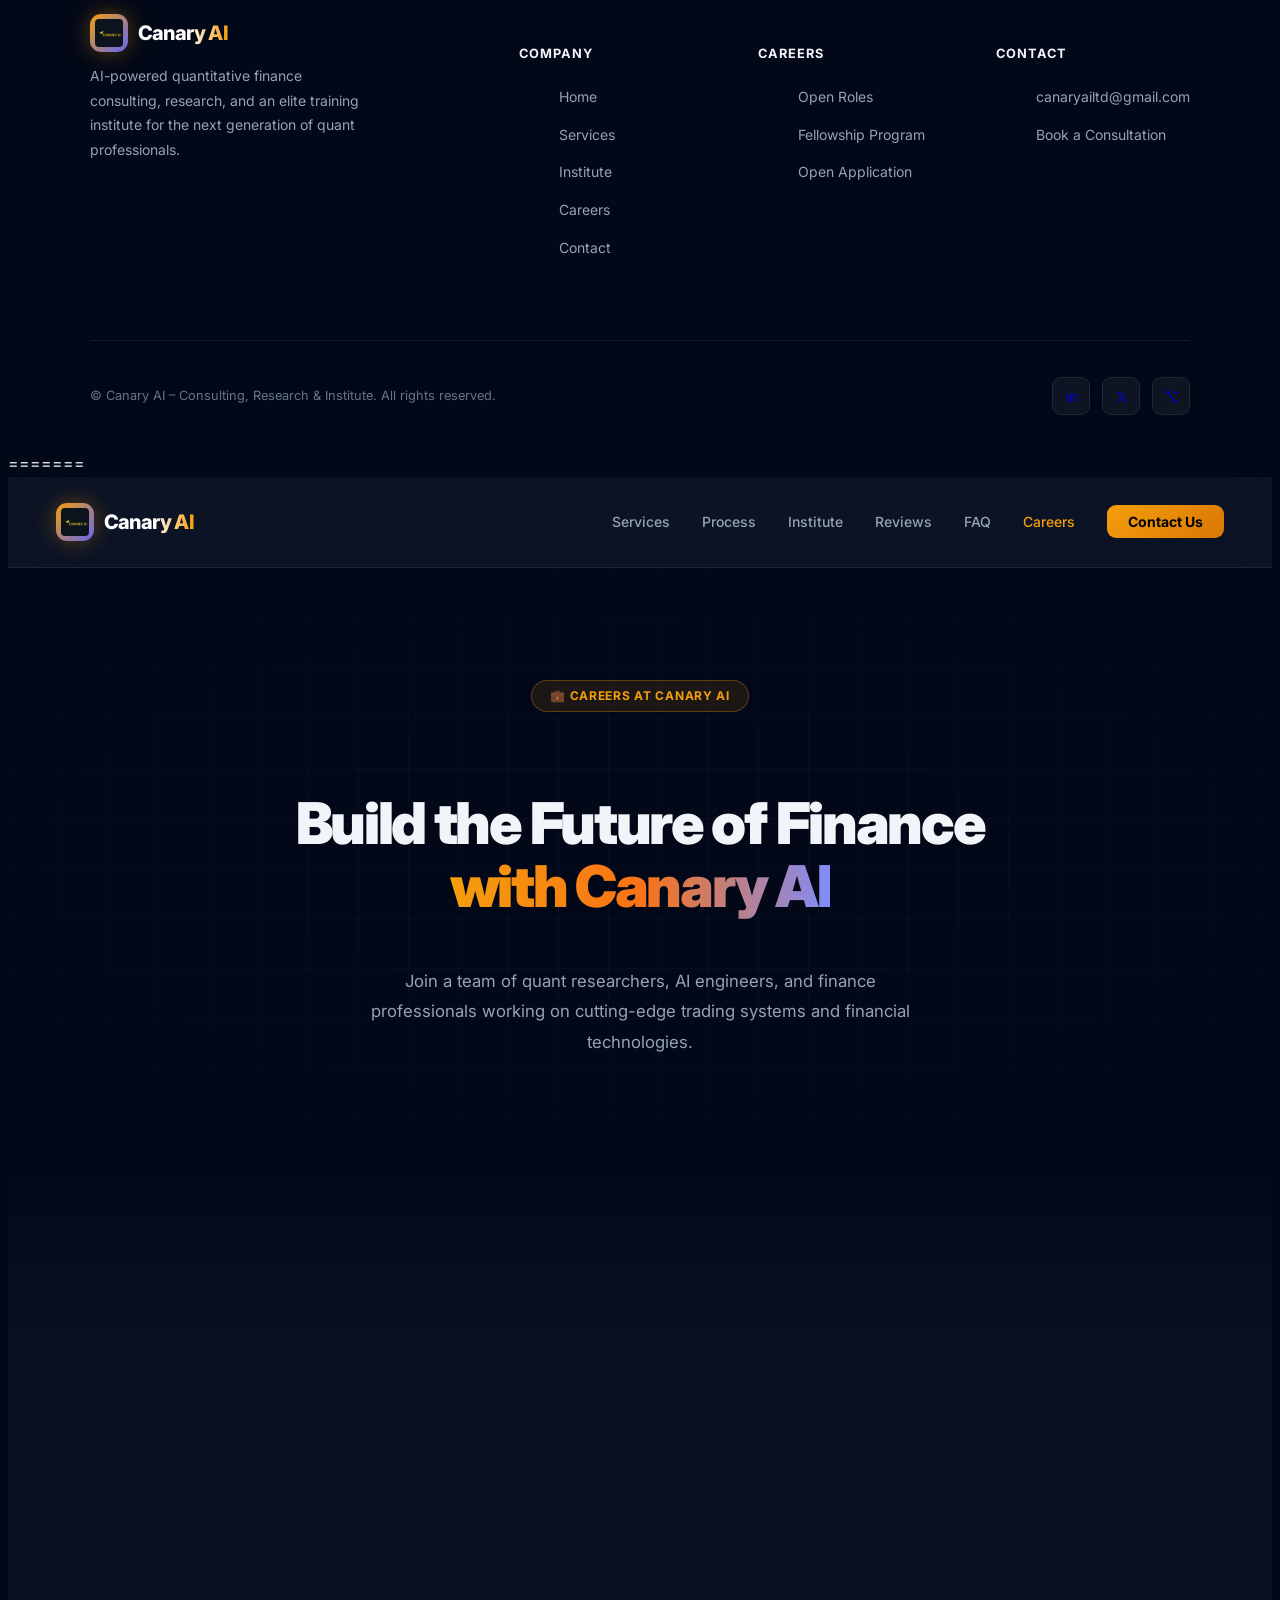
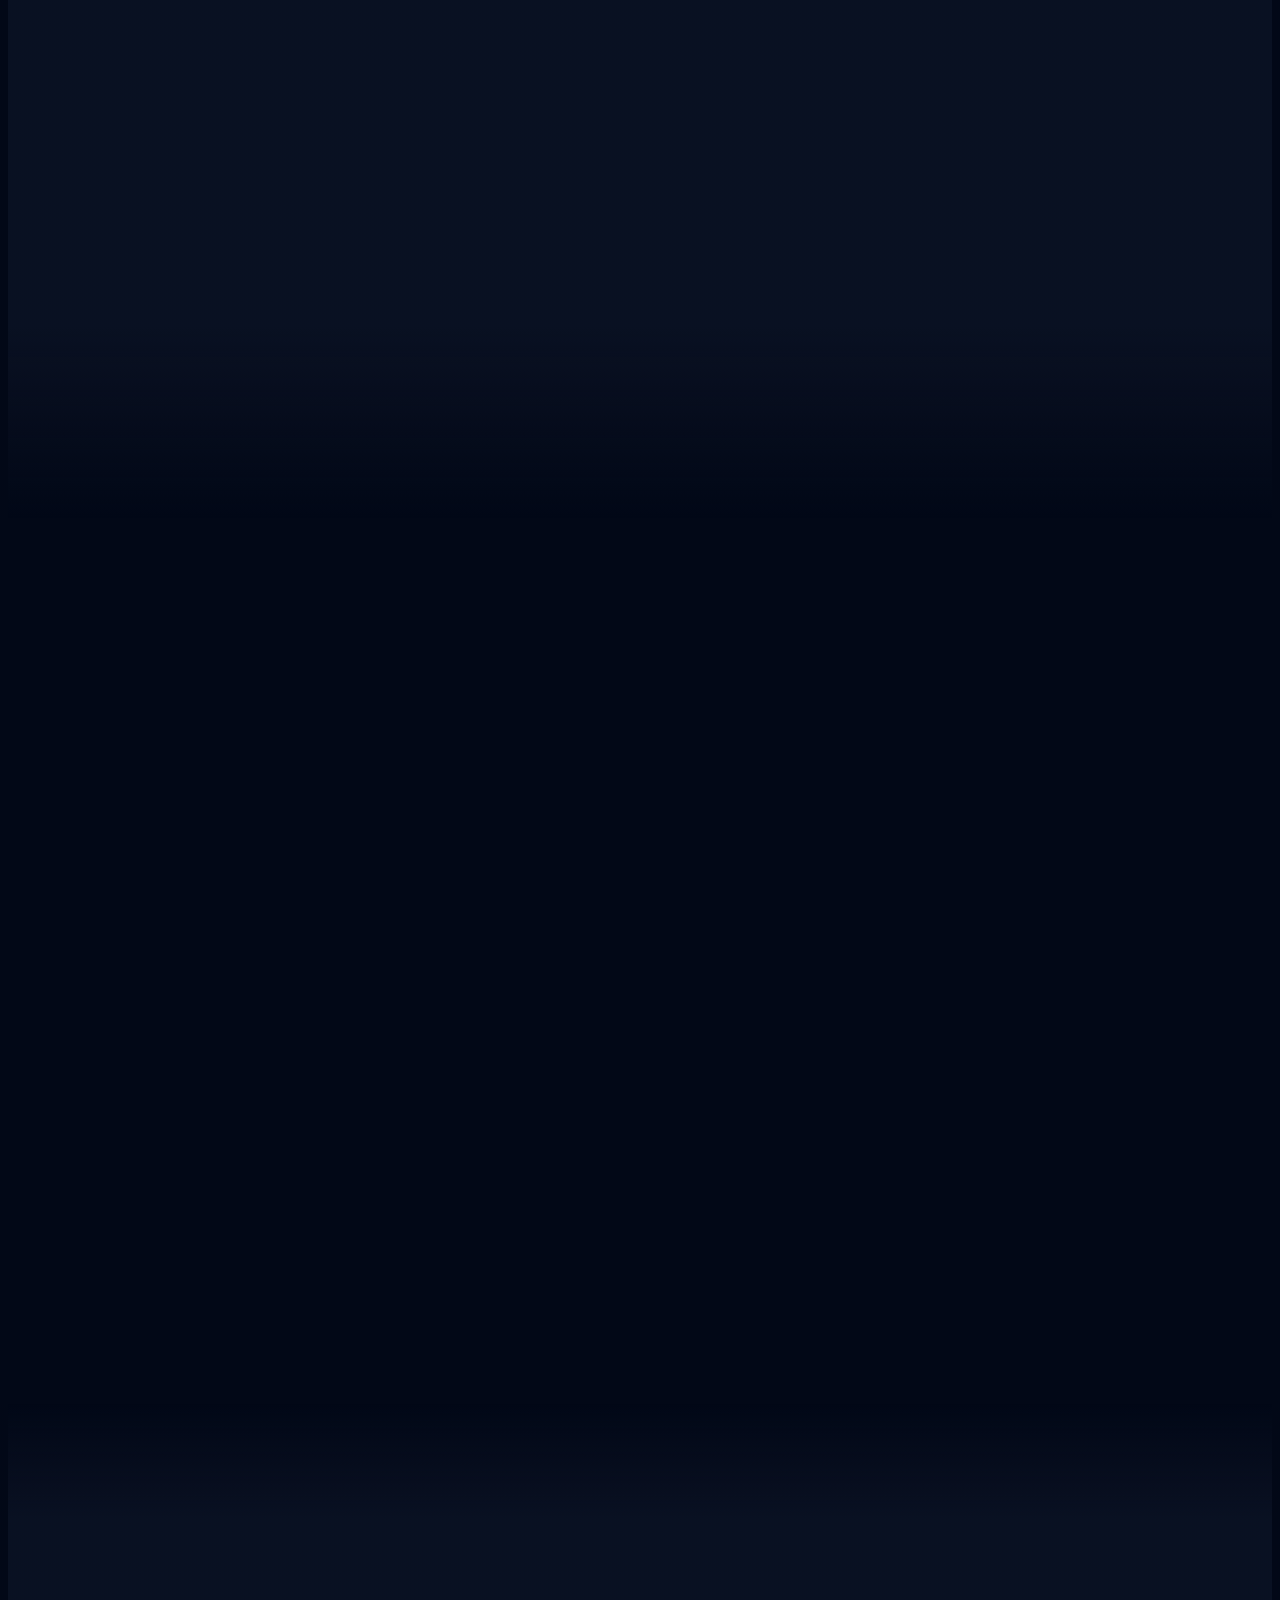
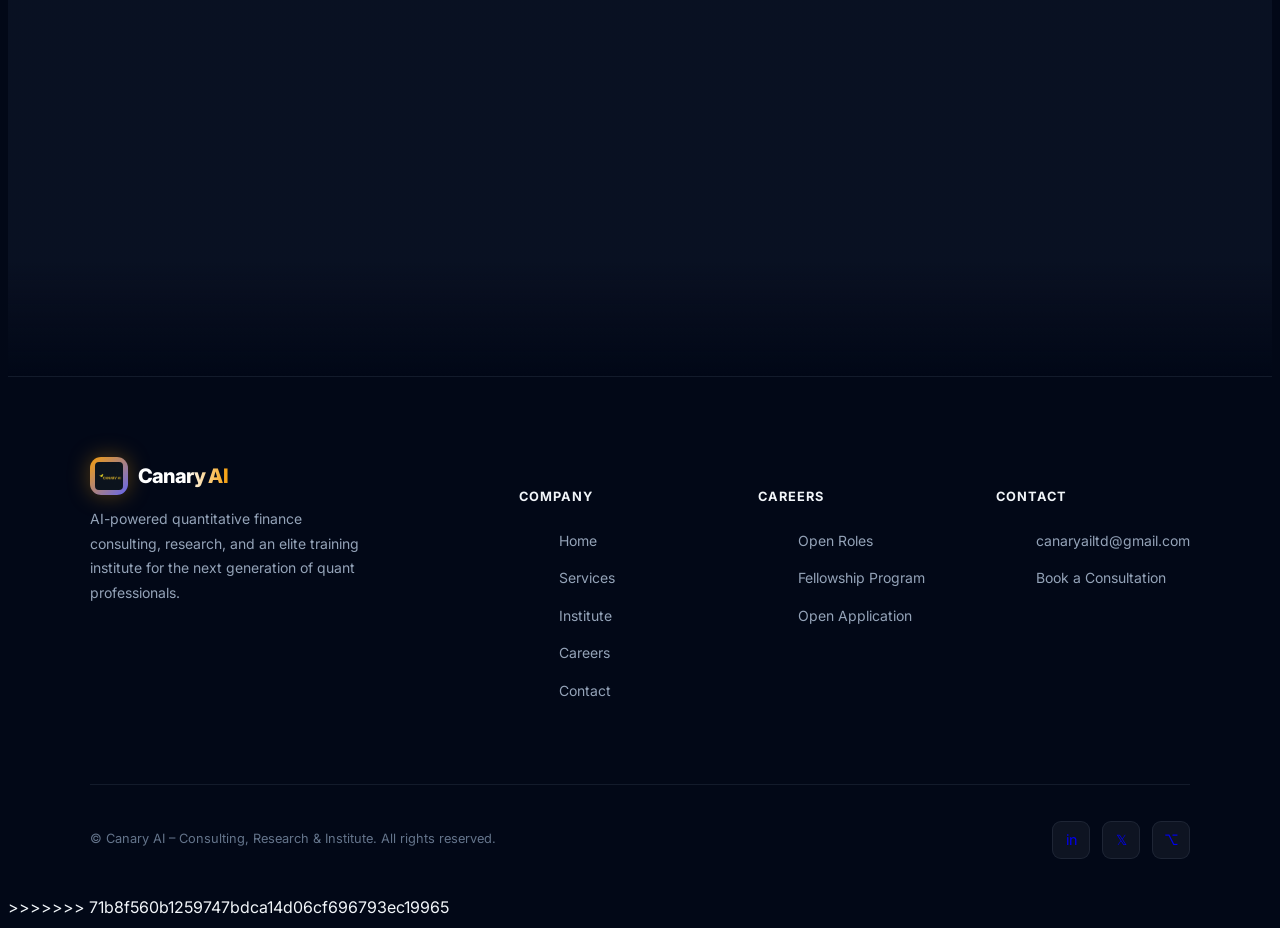
==== commit 443dfffe: "test" ====
--- a/careers.html
+++ b/careers.html
@@ -1,3 +1,4 @@
+<<<<<<< HEAD
 <!DOCTYPE html>
 <html lang="en">
 
@@ -557,4 +558,565 @@
     <script src="js/main.js"></script>
 </body>
 
+=======
+<!DOCTYPE html>
+<html lang="en">
+
+<head>
+    <meta charset="UTF-8" />
+    <meta name="viewport" content="width=device-width, initial-scale=1.0" />
+    <title>Careers – Canary AI</title>
+    <meta name="description"
+        content="Join Canary AI – explore open roles and fellowship opportunities in quantitative finance, AI research, and fintech." />
+    <link rel="preconnect" href="https://fonts.googleapis.com" />
+    <link rel="preconnect" href="https://fonts.gstatic.com" crossorigin />
+    <link href="https://fonts.googleapis.com/css2?family=Inter:wght@300;400;500;600;700;800;900&display=swap"
+        rel="stylesheet" />
+    <link rel="stylesheet" href="css/style.css" />
+    <style>
+        /* ── Careers-page specific styles ── */
+        .page-hero {
+            position: relative;
+            z-index: 1;
+            padding: 7rem 2rem 5rem;
+            text-align: center;
+            overflow: hidden;
+        }
+
+        .page-hero .hero-grid {
+            position: absolute;
+            inset: 0;
+            z-index: -1;
+            background-image:
+                linear-gradient(rgba(99, 102, 241, .06) 1px, transparent 1px),
+                linear-gradient(90deg, rgba(99, 102, 241, .06) 1px, transparent 1px);
+            background-size: 50px 50px;
+            mask-image: radial-gradient(ellipse 80% 70% at 50% 50%, black 30%, transparent 100%);
+        }
+
+        .page-hero h1 {
+            font-size: clamp(2rem, 5.5vw, 3.6rem);
+            font-weight: 900;
+            letter-spacing: -.04em;
+            line-height: 1.1;
+            animation: fadeUp .7s .1s ease both;
+        }
+
+        .page-hero p {
+            margin-top: 1.25rem;
+            color: var(--muted);
+            font-size: 1.05rem;
+            max-width: 580px;
+            margin-left: auto;
+            margin-right: auto;
+            line-height: 1.8;
+            animation: fadeUp .7s .2s ease both;
+        }
+
+        /* Why join */
+        .why-grid {
+            display: grid;
+            grid-template-columns: repeat(auto-fit, minmax(240px, 1fr));
+            gap: 1.25rem;
+            max-width: 1100px;
+            margin: 0 auto;
+        }
+
+        .why-card {
+            border: 1px solid var(--border);
+            border-radius: 16px;
+            padding: 1.5rem;
+            background: rgba(99, 102, 241, .04);
+            transition: transform .3s, border-color .3s;
+        }
+
+        .why-card:hover {
+            transform: translateY(-4px);
+            border-color: rgba(99, 102, 241, .28);
+        }
+
+        .why-icon {
+            font-size: 1.75rem;
+            margin-bottom: .75rem;
+        }
+
+        .why-card h4 {
+            font-size: .97rem;
+            font-weight: 700;
+            margin-bottom: .5rem;
+        }
+
+        .why-card p {
+            color: var(--muted);
+            font-size: .855rem;
+            line-height: 1.7;
+        }
+
+        /* Job listings */
+        .jobs-wrap {
+            max-width: 860px;
+            margin: 0 auto;
+            display: flex;
+            flex-direction: column;
+            gap: 1.25rem;
+        }
+
+        .job-card {
+            background: var(--glass);
+            border: 1px solid var(--border);
+            border-radius: 18px;
+            padding: 1.75rem 2rem;
+            backdrop-filter: blur(16px);
+            display: flex;
+            align-items: center;
+            justify-content: space-between;
+            gap: 1.5rem;
+            flex-wrap: wrap;
+            transition: transform .3s, border-color .3s, box-shadow .3s;
+        }
+
+        .job-card:hover {
+            transform: translateY(-4px);
+            border-color: rgba(245, 158, 11, .25);
+            box-shadow: 0 16px 50px rgba(0, 0, 0, .3);
+        }
+
+        .job-info {
+            flex: 1;
+            min-width: 200px;
+        }
+
+        .job-dept {
+            display: inline-block;
+            font-size: .7rem;
+            font-weight: 700;
+            letter-spacing: .07em;
+            text-transform: uppercase;
+            border-radius: 999px;
+            padding: .2rem .75rem;
+            margin-bottom: .6rem;
+        }
+
+        .dept-quant {
+            background: rgba(245, 158, 11, .12);
+            color: var(--amber);
+        }
+
+        .dept-ai {
+            background: rgba(99, 102, 241, .12);
+            color: #a5b4fc;
+        }
+
+        .dept-tech {
+            background: rgba(16, 185, 129, .12);
+            color: #6ee7b7;
+        }
+
+        .dept-ops {
+            background: rgba(239, 68, 68, .12);
+            color: #fca5a5;
+        }
+
+        .dept-fellow {
+            background: rgba(251, 191, 36, .12);
+            color: #fde68a;
+        }
+
+        .job-card h3 {
+            font-size: 1.05rem;
+            font-weight: 700;
+            margin-bottom: .35rem;
+        }
+
+        .job-meta {
+            display: flex;
+            flex-wrap: wrap;
+            gap: .6rem;
+            margin-top: .5rem;
+        }
+
+        .job-tag {
+            font-size: .75rem;
+            color: var(--subtle);
+            background: rgba(255, 255, 255, .04);
+            border: 1px solid var(--border);
+            border-radius: 6px;
+            padding: .15rem .6rem;
+        }
+
+        .job-actions {
+            display: flex;
+            gap: .75rem;
+            align-items: center;
+        }
+
+        /* Fellowship CTA */
+        .fellow-cta {
+            max-width: 860px;
+            margin: 0 auto;
+            background: linear-gradient(135deg, rgba(245, 158, 11, .1), rgba(99, 102, 241, .1));
+            border: 1px solid rgba(245, 158, 11, .22);
+            border-radius: 24px;
+            padding: 3rem 2.5rem;
+            text-align: center;
+            position: relative;
+            overflow: hidden;
+            backdrop-filter: blur(16px);
+        }
+
+        .fellow-cta::before {
+            content: '';
+            position: absolute;
+            top: -40%;
+            left: -20%;
+            width: 260px;
+            height: 260px;
+            background: radial-gradient(circle, rgba(245, 158, 11, .12), transparent 70%);
+            pointer-events: none;
+        }
+
+        .fellow-cta h2 {
+            font-size: clamp(1.5rem, 3.5vw, 2rem);
+            font-weight: 800;
+            letter-spacing: -.03em;
+            margin-bottom: .75rem;
+        }
+
+        .fellow-cta p {
+            color: var(--muted);
+            font-size: .95rem;
+            margin-bottom: 2rem;
+            max-width: 480px;
+            margin-left: auto;
+            margin-right: auto;
+        }
+
+        /* Apply modal */
+        .modal-overlay {
+            display: none;
+            position: fixed;
+            inset: 0;
+            background: rgba(2, 8, 23, .85);
+            z-index: 999;
+            align-items: center;
+            justify-content: center;
+            backdrop-filter: blur(6px);
+            padding: 1rem;
+        }
+
+        .modal-overlay.open {
+            display: flex;
+        }
+
+        .modal {
+            background: var(--bg2);
+            border: 1px solid var(--border2);
+            border-radius: 24px;
+            padding: 2.5rem;
+            max-width: 520px;
+            width: 100%;
+            position: relative;
+            animation: fadeUp .4s ease both;
+        }
+
+        .modal-close {
+            position: absolute;
+            top: 1.25rem;
+            right: 1.25rem;
+            background: rgba(255, 255, 255, .06);
+            border: 1px solid var(--border);
+            border-radius: 8px;
+            color: var(--muted);
+            cursor: pointer;
+            font-size: .9rem;
+            padding: .3rem .65rem;
+        }
+
+        .modal h3 {
+            font-size: 1.3rem;
+            font-weight: 800;
+            margin-bottom: .4rem;
+        }
+
+        .modal .role-label {
+            color: var(--amber);
+            font-size: .82rem;
+            font-weight: 600;
+            margin-bottom: 1.5rem;
+            display: block;
+        }
+
+        .form-group {
+            margin-bottom: 1.1rem;
+        }
+
+        .form-group label {
+            display: block;
+            font-size: .82rem;
+            font-weight: 600;
+            color: var(--muted);
+            margin-bottom: .4rem;
+        }
+
+        .form-group input,
+        .form-group textarea,
+        .form-group select {
+            width: 100%;
+            background: rgba(255, 255, 255, .04);
+            border: 1px solid var(--border2);
+            border-radius: 10px;
+            padding: .7rem 1rem;
+            color: var(--text);
+            font-family: inherit;
+            font-size: .9rem;
+            outline: none;
+            transition: border-color .25s;
+        }
+
+        .form-group input:focus,
+        .form-group textarea:focus,
+        .form-group select:focus {
+            border-color: var(--amber);
+        }
+
+        .form-group textarea {
+            resize: vertical;
+            min-height: 90px;
+        }
+
+        .form-group select option {
+            background: var(--bg2);
+        }
+
+        .form-row {
+            display: grid;
+            grid-template-columns: 1fr 1fr;
+            gap: 1rem;
+        }
+
+        @media(max-width:480px) {
+            .form-row {
+                grid-template-columns: 1fr;
+            }
+        }
+
+        @keyframes fadeUp {
+            from {
+                opacity: 0;
+                transform: translateY(18px);
+            }
+
+            to {
+                opacity: 1;
+                transform: none;
+            }
+        }
+
+        @keyframes fadeDown {
+            from {
+                opacity: 0;
+                transform: translateY(-14px);
+            }
+
+            to {
+                opacity: 1;
+                transform: none;
+            }
+        }
+
+        @keyframes bounce {
+
+            0%,
+            100% {
+                transform: translateY(0);
+            }
+
+            50% {
+                transform: translateY(6px);
+            }
+        }
+    </style>
+</head>
+
+<body>
+
+    <!-- ═══ NAVBAR ═══ -->
+    <nav>
+        <a href="index.html" class="nav-brand">
+            <div class="logo-box">
+                <img src="logo.jpeg" alt="Canary AI Logo"
+                    style="width:28px;height:28px;object-fit:contain;border-radius:4px;" />
+            </div>
+            <span class="brand-name">Canary AI</span>
+        </a>
+        <ul class="nav-links">
+            <li><a href="index.html#services">Services</a></li>
+            <li><a href="index.html#process">Process</a></li>
+            <li><a href="index.html#institute">Institute</a></li>
+            <li><a href="index.html#testimonials">Reviews</a></li>
+            <li><a href="index.html#faq">FAQ</a></li>
+            <li><a href="careers.html" style="color:var(--amber)">Careers</a></li>
+            <li><a href="index.html#contact" class="nav-cta-btn">Contact Us</a></li>
+        </ul>
+        <button class="hamburger" id="hamburger" aria-label="Toggle menu">
+            <span></span><span></span><span></span>
+        </button>
+    </nav>
+
+    <div class="mobile-menu" id="mobile-menu">
+        <ul>
+            <li><a href="index.html#services" onclick="closeMobile()">Services</a></li>
+            <li><a href="index.html#institute" onclick="closeMobile()">Institute</a></li>
+            <li><a href="careers.html" onclick="closeMobile()">Careers</a></li>
+            <li><a href="index.html#contact" onclick="closeMobile()">Contact Us</a></li>
+        </ul>
+    </div>
+
+    <!-- ═══ PAGE HERO ═══ -->
+    <section class="page-hero">
+        <div class="hero-grid"></div>
+        <div class="hero-badge" style="animation:fadeDown .7s ease both">💼 Careers at Canary AI</div>
+        <h1>Build the Future of Finance<br /><em
+                style="font-style:normal;background:linear-gradient(90deg,var(--amber),#f97316,var(--indigo2));-webkit-background-clip:text;-webkit-text-fill-color:transparent;background-clip:text">with
+                Canary AI</em></h1>
+        <p>Join a team of quant researchers, AI engineers, and finance professionals working on cutting-edge trading
+            systems and financial technologies.</p>
+    </section>
+
+    <!-- ═══ WHY JOIN ═══ -->
+    <section class="sec sec-alt">
+        <div class="sec-hd reveal">
+            <span class="eyebrow">Why Canary AI</span>
+            <h2 class="sec-title">Why Work With Us</h2>
+            <p class="sec-sub">More than a job — a launchpad into the world of quantitative AI.</p>
+        </div>
+        <div class="why-grid">
+            <div class="why-card reveal">
+                <div class="why-icon">🔬</div>
+                <h4>Real Research Work</h4>
+                <p>Work directly on live AI models, trading systems, and fintech products from day one — no busywork.
+                </p>
+            </div>
+            <div class="why-card reveal">
+                <div class="why-icon">🧠</div>
+                <h4>Elite Mentorship</h4>
+                <p>Get guidance from experienced quant researchers, algo traders, and AI engineers in your field.</p>
+            </div>
+            <div class="why-card reveal">
+                <div class="why-icon">🚀</div>
+                <h4>Fast Career Growth</h4>
+                <p>High performers move fast — from intern to researcher to full-time based on capability, not
+                    seniority.</p>
+            </div>
+            <div class="why-card reveal">
+                <div class="why-icon">🌐</div>
+                <h4>Remote Friendly</h4>
+                <p>Work from anywhere in India. We focus on output and impact, not office hours.</p>
+            </div>
+            <div class="why-card reveal">
+                <div class="why-icon">💰</div>
+                <h4>Performance Incentives</h4>
+                <p>Exceptional contributors earn stipends, bonuses, and equity-like performance rewards.</p>
+            </div>
+            <div class="why-card reveal">
+                <div class="why-icon">📈</div>
+                <h4>Market Exposure</h4>
+                <p>Work with real financial data, live markets, and production-grade systems that trade real capital.
+                </p>
+            </div>
+        </div>
+    </section>
+
+    <!-- ═══ OPEN ROLES ═══ -->
+    <section class="sec" id="open-roles">
+        <div class="sec-hd reveal">
+            <span class="eyebrow">Open Positions</span>
+            <h2 class="sec-title">Current Openings</h2>
+            <p class="sec-sub">We regularly seek exceptional talent across research, engineering, and finance.</p>
+        </div>
+
+        <!-- No openings state -->
+        <div class="jobs-wrap reveal">
+            <div
+                style="text-align:center;padding:4rem 2rem;border:1px dashed var(--border2);border-radius:24px;background:rgba(255,255,255,.02);">
+                <div style="font-size:3rem;margin-bottom:1.25rem;">🔍</div>
+                <h3 style="font-size:1.3rem;font-weight:800;margin-bottom:.6rem;">No Open Positions Right Now</h3>
+                <p style="color:var(--muted);font-size:.95rem;max-width:460px;margin:0 auto 2rem;line-height:1.8;">We
+                    don't have any active job listings at the moment, but we're always interested in hearing from
+                    talented people. Send us an open application and we'll keep you in mind.</p>
+                <a href="mailto:canaryailtd@gmail.com?subject=Open Application" class="btn btn-primary">📩 Send Open
+                    Application</a>
+            </div>
+        </div>
+    </section>
+
+    <!-- ═══ FELLOWSHIP CTA ═══ -->
+    <section class="sec sec-alt">
+        <div class="fellow-cta reveal">
+            <span class="eyebrow">Don't See Your Role?</span>
+            <h2>We're Always Looking for Exceptional People</h2>
+            <p>Send us your CV and tell us what you bring to the table. If you're talented and passionate about AI and
+                markets, we want to hear from you.</p>
+            <div style="display:flex;gap:1rem;justify-content:center;flex-wrap:wrap;position:relative;z-index:1">
+                <a href="mailto:canaryailtd@gmail.com?subject=Open Application" class="btn btn-primary">📩 Send Open
+                    Application</a>
+                <a href="index.html#institute" class="btn btn-outline">Learn about Fellowship →</a>
+            </div>
+        </div>
+    </section>
+
+    <!-- ═══ FOOTER ═══ -->
+    <footer>
+        <div class="footer-grid">
+            <div class="footer-brand">
+                <a href="index.html" class="nav-brand">
+                    <div class="logo-box">
+                        <img src="logo.jpeg" alt="Canary AI Logo"
+                            style="width:28px;height:28px;object-fit:contain;border-radius:4px;" />
+                    </div>
+                    <span class="brand-name">Canary AI</span>
+                </a>
+                <p>AI-powered quantitative finance consulting, research, and an elite training institute for the next
+                    generation of quant professionals.</p>
+            </div>
+            <div class="footer-col">
+                <h6>Company</h6>
+                <ul>
+                    <li><a href="index.html">Home</a></li>
+                    <li><a href="index.html#services">Services</a></li>
+                    <li><a href="index.html#institute">Institute</a></li>
+                    <li><a href="careers.html">Careers</a></li>
+                    <li><a href="index.html#contact">Contact</a></li>
+                </ul>
+            </div>
+            <div class="footer-col">
+                <h6>Careers</h6>
+                <ul>
+                    <li><a href="#open-roles">Open Roles</a></li>
+                    <li><a href="index.html#institute">Fellowship Program</a></li>
+                    <li><a href="mailto:canaryailtd@gmail.com?subject=Open Application">Open Application</a></li>
+                </ul>
+            </div>
+            <div class="footer-col">
+                <h6>Contact</h6>
+                <ul>
+                    <li><a href="mailto:canaryailtd@gmail.com">canaryailtd@gmail.com</a></li>
+                    <li><a href="index.html#contact">Book a Consultation</a></li>
+                </ul>
+            </div>
+        </div>
+        <div class="footer-bottom">
+            <p>© <span id="yr"></span> Canary AI – Consulting, Research &amp; Institute. All rights reserved.</p>
+            <div class="social-links">
+                <a href="https://www.linkedin.com/in/canary-ai-3b74503a5/" class="social-btn" title="LinkedIn">in</a>
+                <a href="#" class="social-btn" title="Twitter / X">𝕏</a>
+                <a href="#" class="social-btn" title="GitHub">⌥</a>
+            </div>
+        </div>
+    </footer>
+
+    <script src="js/main.js"></script>
+</body>
+
+>>>>>>> 71b8f560b1259747bdca14d06cf696793ec19965
 </html>
--- a/css/style.css
+++ b/css/style.css
@@ -1,3 +1,4 @@
+<<<<<<< HEAD
 /* ─────────────────────────────────────────
    Canary AI – Main Stylesheet
    style.css
@@ -1035,3 +1036,960 @@
   }
 }
 
+=======
+/* ─────────────────────────────────────────
+   Canary AI – Main Stylesheet
+   style.css
+───────────────────────────────────────── */
+
+/* ── RESET & ROOT ── */
+*, *::before, *::after {
+  box-sizing: border-box;
+  margin: 0;
+  padding: 0;
+}
+
+:root {
+  --bg:          #020817;
+  --bg2:         #0f172a;
+  --bg3:         #1e293b;
+  --border:      rgba(148, 163, 184, .12);
+  --border2:     rgba(148, 163, 184, .2);
+  --amber:       #f59e0b;
+  --amber2:      #d97706;
+  --amber-glow:  rgba(245, 158, 11, .35);
+  --indigo:      #6366f1;
+  --indigo2:     #818cf8;
+  --emerald:     #10b981;
+  --text:        #f1f5f9;
+  --muted:       #94a3b8;
+  --subtle:      #64748b;
+  --glass:       rgba(15, 23, 42, .75);
+}
+
+html {
+  scroll-behavior: smooth;
+}
+
+body {
+  font-family: 'Inter', sans-serif;
+  background: var(--bg);
+  color: var(--text);
+  line-height: 1.6;
+  overflow-x: hidden;
+}
+
+/* Ambient background glow */
+body::before {
+  content: '';
+  position: fixed;
+  inset: 0;
+  pointer-events: none;
+  z-index: 0;
+  background:
+    radial-gradient(ellipse 80% 60% at 15% 5%,  rgba(99, 102, 241, .09) 0%, transparent 55%),
+    radial-gradient(ellipse 60% 50% at 85% 85%, rgba(245, 158, 11, .07) 0%, transparent 55%);
+}
+
+/* ─────────────────────────────────────────
+   NAVBAR
+───────────────────────────────────────── */
+nav {
+  position: sticky;
+  top: 0;
+  z-index: 200;
+  display: flex;
+  align-items: center;
+  justify-content: space-between;
+  padding: 1rem 3rem;
+  background: var(--glass);
+  backdrop-filter: blur(20px);
+  -webkit-backdrop-filter: blur(20px);
+  border-bottom: 1px solid var(--border);
+}
+
+.nav-brand {
+  display: flex;
+  align-items: center;
+  gap: .6rem;
+  text-decoration: none;
+}
+
+.logo-box {
+  width: 38px;
+  height: 38px;
+  border-radius: 11px;
+  display: flex;
+  align-items: center;
+  justify-content: center;
+  font-size: 20px;
+  background: linear-gradient(135deg, var(--amber), var(--indigo));
+  box-shadow: 0 0 22px var(--amber-glow);
+}
+
+.brand-name {
+  font-size: 1.25rem;
+  font-weight: 800;
+  letter-spacing: -.03em;
+  background: linear-gradient(90deg, #fff 55%, var(--amber));
+  -webkit-background-clip: text;
+  -webkit-text-fill-color: transparent;
+  background-clip: text;
+}
+
+.nav-links {
+  display: flex;
+  gap: 2rem;
+  list-style: none;
+  align-items: center;
+}
+
+.nav-links a {
+  color: var(--muted);
+  text-decoration: none;
+  font-size: .875rem;
+  font-weight: 500;
+  transition: color .25s;
+  position: relative;
+}
+
+.nav-links a::after {
+  content: '';
+  position: absolute;
+  bottom: -3px;
+  left: 0;
+  width: 0;
+  height: 2px;
+  background: var(--amber);
+  border-radius: 1px;
+  transition: width .3s;
+}
+
+.nav-links a:hover             { color: var(--amber); }
+.nav-links a:hover::after      { width: 100%; }
+
+.nav-cta-btn {
+  background: linear-gradient(135deg, var(--amber), var(--amber2));
+  color: #000 !important;
+  padding: .5rem 1.3rem;
+  border-radius: 9px;
+  font-weight: 700 !important;
+  transition: transform .2s, box-shadow .2s !important;
+}
+
+.nav-cta-btn::after              { display: none !important; }
+.nav-cta-btn:hover {
+  transform: translateY(-2px) !important;
+  box-shadow: 0 6px 22px var(--amber-glow) !important;
+  color: #000 !important;
+}
+
+/* Hamburger (mobile) */
+.hamburger {
+  display: none;
+  flex-direction: column;
+  gap: 5px;
+  cursor: pointer;
+  padding: 4px;
+  background: none;
+  border: none;
+}
+
+.hamburger span {
+  display: block;
+  width: 24px;
+  height: 2px;
+  background: var(--text);
+  border-radius: 2px;
+  transition: .3s;
+}
+
+.hamburger.open span:nth-child(1) { transform: translateY(7px) rotate(45deg); }
+.hamburger.open span:nth-child(2) { opacity: 0; }
+.hamburger.open span:nth-child(3) { transform: translateY(-7px) rotate(-45deg); }
+
+/* Mobile menu */
+.mobile-menu {
+  display: none;
+  position: fixed;
+  top: 65px;
+  left: 0;
+  right: 0;
+  background: var(--glass);
+  backdrop-filter: blur(20px);
+  border-bottom: 1px solid var(--border);
+  padding: 1.5rem 2rem;
+  z-index: 199;
+}
+
+.mobile-menu.open { display: block; }
+
+.mobile-menu ul {
+  list-style: none;
+  display: flex;
+  flex-direction: column;
+  gap: 1.25rem;
+}
+
+.mobile-menu a {
+  color: var(--muted);
+  text-decoration: none;
+  font-size: 1rem;
+  font-weight: 500;
+}
+
+/* ─────────────────────────────────────────
+   HERO
+───────────────────────────────────────── */
+.hero {
+  position: relative;
+  z-index: 1;
+  padding: 8rem 2rem 6rem;
+  text-align: center;
+  overflow: hidden;
+}
+
+.hero-grid {
+  position: absolute;
+  inset: 0;
+  z-index: -1;
+  background-image:
+    linear-gradient(rgba(99, 102, 241, .06) 1px, transparent 1px),
+    linear-gradient(90deg, rgba(99, 102, 241, .06) 1px, transparent 1px);
+  background-size: 50px 50px;
+  mask-image: radial-gradient(ellipse 80% 70% at 50% 50%, black 30%, transparent 100%);
+}
+
+.hero-inner {
+  max-width: 860px;
+  margin: 0 auto;
+}
+
+.hero-badge {
+  display: inline-flex;
+  align-items: center;
+  gap: .5rem;
+  background: rgba(245, 158, 11, .1);
+  border: 1px solid rgba(245, 158, 11, .3);
+  border-radius: 999px;
+  padding: .35rem 1.1rem;
+  font-size: .75rem;
+  font-weight: 700;
+  color: var(--amber);
+  letter-spacing: .06em;
+  text-transform: uppercase;
+  margin-bottom: 2rem;
+  animation: fadeDown .7s ease both;
+}
+
+.hero h1 {
+  font-size: clamp(2.4rem, 6.5vw, 4.2rem);
+  font-weight: 900;
+  line-height: 1.1;
+  letter-spacing: -.04em;
+  animation: fadeUp .7s .1s ease both;
+}
+
+.hero h1 em {
+  font-style: normal;
+  background: linear-gradient(90deg, var(--amber) 0%, #f97316 40%, var(--indigo2) 100%);
+  -webkit-background-clip: text;
+  -webkit-text-fill-color: transparent;
+  background-clip: text;
+}
+
+.hero-sub {
+  margin-top: 1.5rem;
+  color: var(--muted);
+  font-size: 1.1rem;
+  max-width: 620px;
+  margin-left: auto;
+  margin-right: auto;
+  line-height: 1.8;
+  animation: fadeUp .7s .2s ease both;
+}
+
+.hero-btns {
+  margin-top: 2.5rem;
+  display: flex;
+  flex-wrap: wrap;
+  gap: 1rem;
+  justify-content: center;
+  animation: fadeUp .7s .3s ease both;
+}
+
+.hero-scroll {
+  margin-top: 4rem;
+  animation: bounce 2s ease infinite;
+  color: var(--subtle);
+  font-size: .8rem;
+  letter-spacing: .06em;
+  text-transform: uppercase;
+}
+
+.hero-scroll span {
+  display: block;
+  width: 1px;
+  height: 36px;
+  background: linear-gradient(to bottom, transparent, var(--amber));
+  margin: 6px auto 0;
+}
+
+/* ─────────────────────────────────────────
+   BUTTONS
+───────────────────────────────────────── */
+.btn {
+  display: inline-flex;
+  align-items: center;
+  gap: .5rem;
+  padding: .85rem 2rem;
+  border-radius: 12px;
+  font-size: .95rem;
+  font-weight: 600;
+  cursor: pointer;
+  text-decoration: none;
+  transition: transform .2s, box-shadow .2s;
+  border: none;
+  font-family: inherit;
+}
+
+.btn-primary {
+  background: linear-gradient(135deg, var(--amber), var(--amber2));
+  color: #000;
+  box-shadow: 0 4px 24px var(--amber-glow);
+}
+.btn-primary:hover {
+  transform: translateY(-2px);
+  box-shadow: 0 10px 36px rgba(245, 158, 11, .55);
+}
+
+.btn-outline {
+  background: transparent;
+  color: var(--text);
+  border: 1px solid var(--border2);
+}
+.btn-outline:hover {
+  border-color: rgba(245, 158, 11, .4);
+  transform: translateY(-2px);
+  box-shadow: 0 4px 18px rgba(99, 102, 241, .15);
+}
+
+.btn-indigo {
+  background: linear-gradient(135deg, var(--indigo), #818cf8);
+  color: #fff;
+  box-shadow: 0 4px 24px rgba(99, 102, 241, .35);
+}
+.btn-indigo:hover {
+  transform: translateY(-2px);
+  box-shadow: 0 10px 36px rgba(99, 102, 241, .5);
+}
+
+/* ─────────────────────────────────────────
+   STATS STRIP
+───────────────────────────────────────── */
+.stats {
+  position: relative;
+  z-index: 1;
+  display: flex;
+  justify-content: center;
+  flex-wrap: wrap;
+  border-top: 1px solid var(--border);
+  border-bottom: 1px solid var(--border);
+  background: rgba(15, 23, 42, .5);
+  backdrop-filter: blur(12px);
+}
+
+.stat {
+  flex: 1;
+  min-width: 150px;
+  text-align: center;
+  padding: 2.2rem 1rem;
+  border-right: 1px solid var(--border);
+}
+.stat:last-child { border-right: none; }
+
+.stat-val {
+  font-size: 2.1rem;
+  font-weight: 900;
+  background: linear-gradient(135deg, var(--amber), var(--indigo2));
+  -webkit-background-clip: text;
+  -webkit-text-fill-color: transparent;
+  background-clip: text;
+}
+
+.stat-lbl {
+  font-size: .75rem;
+  color: var(--subtle);
+  margin-top: .3rem;
+  text-transform: uppercase;
+  letter-spacing: .07em;
+}
+
+/* ─────────────────────────────────────────
+   SHARED SECTION UTILITIES
+───────────────────────────────────────── */
+section { position: relative; z-index: 1; }
+
+.sec     { padding: 6rem 2rem; }
+.sec-alt { background: linear-gradient(to bottom, transparent, rgba(15, 23, 42, .6) 20%, rgba(15, 23, 42, .6) 80%, transparent); }
+
+.sec-hd {
+  text-align: center;
+  margin-bottom: 3.5rem;
+}
+
+.eyebrow {
+  display: inline-block;
+  font-size: .72rem;
+  font-weight: 800;
+  letter-spacing: .12em;
+  text-transform: uppercase;
+  color: var(--amber);
+  margin-bottom: .8rem;
+}
+
+.sec-title {
+  font-size: clamp(1.6rem, 4vw, 2.3rem);
+  font-weight: 800;
+  letter-spacing: -.03em;
+}
+
+.sec-sub {
+  margin-top: .75rem;
+  color: var(--muted);
+  font-size: .97rem;
+  max-width: 520px;
+  margin-left: auto;
+  margin-right: auto;
+}
+
+.grid3 {
+  display: grid;
+  grid-template-columns: repeat(auto-fit, minmax(280px, 1fr));
+  gap: 1.5rem;
+  max-width: 1100px;
+  margin: 0 auto;
+}
+
+/* ─────────────────────────────────────────
+   TRUST BAR
+───────────────────────────────────────── */
+.trust-bar {
+  position: relative;
+  z-index: 1;
+  padding: 2.5rem 2rem;
+  text-align: center;
+  border-bottom: 1px solid var(--border);
+}
+
+.trust-bar p {
+  font-size: .8rem;
+  color: var(--subtle);
+  letter-spacing: .06em;
+  text-transform: uppercase;
+  margin-bottom: 1.5rem;
+}
+
+.trust-logos {
+  display: flex;
+  flex-wrap: wrap;
+  justify-content: center;
+  gap: 2.5rem;
+  align-items: center;
+}
+
+.trust-logos span {
+  font-size: .85rem;
+  font-weight: 700;
+  color: rgba(148, 163, 184, .35);
+  letter-spacing: .04em;
+  text-transform: uppercase;
+}
+
+/* ─────────────────────────────────────────
+   SERVICE CARDS
+───────────────────────────────────────── */
+.card {
+  background: var(--glass);
+  border: 1px solid var(--border);
+  border-radius: 20px;
+  padding: 2rem;
+  backdrop-filter: blur(16px);
+  transition: transform .3s, box-shadow .3s, border-color .3s;
+  position: relative;
+  overflow: hidden;
+}
+
+.card::before {
+  content: '';
+  position: absolute;
+  inset: 0;
+  border-radius: 20px;
+  background: linear-gradient(135deg, rgba(245, 158, 11, .04), rgba(99, 102, 241, .04));
+  opacity: 0;
+  transition: opacity .3s;
+}
+
+.card:hover {
+  transform: translateY(-7px);
+  box-shadow: 0 24px 60px rgba(0, 0, 0, .4), 0 0 0 1px rgba(245, 158, 11, .12);
+  border-color: rgba(245, 158, 11, .2);
+}
+.card:hover::before { opacity: 1; }
+
+.card-icon {
+  width: 54px;
+  height: 54px;
+  border-radius: 15px;
+  display: flex;
+  align-items: center;
+  justify-content: center;
+  font-size: 1.5rem;
+  margin-bottom: 1.25rem;
+}
+
+.ci-amber   { background: rgba(245, 158, 11, .12); }
+.ci-indigo  { background: rgba(99, 102, 241, .12); }
+.ci-emerald { background: rgba(16, 185, 129, .12); }
+.ci-red     { background: rgba(239, 68, 68, .12); }
+
+.card h4 { font-size: 1.05rem; font-weight: 700; margin-bottom: .75rem; }
+.card p  { color: var(--muted); font-size: .9rem; line-height: 1.75; }
+
+.card-tag {
+  display: inline-block;
+  font-size: .7rem;
+  font-weight: 700;
+  letter-spacing: .07em;
+  text-transform: uppercase;
+  border-radius: 999px;
+  padding: .25rem .8rem;
+  margin-bottom: 1rem;
+}
+
+.tag-amber  { background: rgba(245, 158, 11, .12); color: var(--amber); }
+.tag-indigo { background: rgba(99, 102, 241, .12); color: #a5b4fc; }
+.tag-emerald{ background: rgba(16, 185, 129, .12); color: #6ee7b7; }
+
+/* ─────────────────────────────────────────
+   HOW IT WORKS – STEPS
+───────────────────────────────────────── */
+.steps {
+  display: grid;
+  grid-template-columns: repeat(auto-fit, minmax(220px, 1fr));
+  gap: 0;
+  max-width: 1100px;
+  margin: 0 auto;
+  position: relative;
+}
+
+.steps::before {
+  content: '';
+  position: absolute;
+  top: 44px;
+  left: 10%;
+  right: 10%;
+  height: 1px;
+  background: linear-gradient(90deg, transparent, var(--border2), transparent);
+}
+
+.step {
+  text-align: center;
+  padding: 2rem 1.5rem;
+  position: relative;
+}
+
+.step-num {
+  width: 52px;
+  height: 52px;
+  border-radius: 50%;
+  background: linear-gradient(135deg, var(--amber), var(--indigo));
+  display: flex;
+  align-items: center;
+  justify-content: center;
+  font-weight: 900;
+  font-size: .95rem;
+  margin: 0 auto 1.25rem;
+  box-shadow: 0 0 28px var(--amber-glow);
+  color: #000;
+}
+
+.step h4 { font-size: .97rem; font-weight: 700; margin-bottom: .6rem; }
+.step p  { color: var(--muted); font-size: .85rem; line-height: 1.7; }
+
+/* ─────────────────────────────────────────
+   INSTITUTE FEATURE CARDS
+───────────────────────────────────────── */
+.feat-card {
+  border: 1px solid var(--border);
+  border-radius: 18px;
+  padding: 1.75rem;
+  background: rgba(99, 102, 241, .04);
+  transition: transform .3s, border-color .3s;
+}
+.feat-card:hover {
+  transform: translateY(-4px);
+  border-color: rgba(99, 102, 241, .28);
+}
+
+.feat-num {
+  font-size: 2.2rem;
+  font-weight: 900;
+  color: rgba(99, 102, 241, .3);
+  margin-bottom: .75rem;
+  line-height: 1;
+}
+
+.feat-card h4 { font-size: 1rem;   font-weight: 700; margin-bottom: .6rem; }
+.feat-card p  { color: var(--muted); font-size: .875rem; line-height: 1.7; }
+
+/* ─────────────────────────────────────────
+   FELLOWSHIP TRACK CARDS
+───────────────────────────────────────── */
+.track {
+  border-radius: 20px;
+  padding: 2rem;
+  transition: transform .3s;
+  position: relative;
+  overflow: hidden;
+}
+.track:hover { transform: translateY(-5px); }
+
+.tr-amber   { background: linear-gradient(135deg, rgba(245,158,11,.13), rgba(245,158,11,.04)); border: 1px solid rgba(245,158,11,.22); }
+.tr-indigo  { background: linear-gradient(135deg, rgba(99,102,241,.13), rgba(99,102,241,.04)); border: 1px solid rgba(99,102,241,.22); }
+.tr-emerald { background: linear-gradient(135deg, rgba(16,185,129,.13), rgba(16,185,129,.04)); border: 1px solid rgba(16,185,129,.22); }
+
+.track h5 { font-size: 1.05rem; font-weight: 700; margin-bottom: .75rem; }
+.track p  { color: var(--muted); font-size: .88rem; line-height: 1.75; }
+.track ul { color: var(--muted); font-size: .85rem; line-height: 2; padding-left: 1.1rem; margin-top: .75rem; }
+
+/* ─────────────────────────────────────────
+   TESTIMONIALS
+───────────────────────────────────────── */
+#testimonials { padding: 6rem 2rem; }
+
+.testi-grid {
+  display: grid;
+  grid-template-columns: repeat(auto-fit, minmax(290px, 1fr));
+  gap: 1.5rem;
+  max-width: 1100px;
+  margin: 0 auto;
+}
+
+.testi {
+  background: var(--glass);
+  border: 1px solid var(--border);
+  border-radius: 20px;
+  padding: 2rem;
+  backdrop-filter: blur(16px);
+  transition: transform .3s;
+}
+.testi:hover { transform: translateY(-5px); }
+
+.stars       { color: var(--amber); font-size: 1rem; margin-bottom: 1rem; letter-spacing: .1em; }
+.testi-text  { color: var(--muted); font-size: .9rem; line-height: 1.8; font-style: italic; margin-bottom: 1.5rem; }
+.testi-author{ display: flex; align-items: center; gap: .75rem; }
+
+.avatar {
+  width: 42px;
+  height: 42px;
+  border-radius: 50%;
+  display: flex;
+  align-items: center;
+  justify-content: center;
+  font-weight: 800;
+  font-size: .9rem;
+}
+
+.av-a { background: linear-gradient(135deg, var(--amber), #f97316); color: #000; }
+.av-b { background: linear-gradient(135deg, var(--indigo), #818cf8); color: #fff; }
+.av-c { background: linear-gradient(135deg, var(--emerald), #34d399); color: #000; }
+
+.author-info .name { font-size: .9rem;  font-weight: 700; }
+.author-info .role { font-size: .78rem; color: var(--subtle); }
+
+/* ─────────────────────────────────────────
+   FAQ ACCORDION
+───────────────────────────────────────── */
+#faq {
+  padding: 6rem 2rem;
+  background: linear-gradient(to bottom, transparent, rgba(15,23,42,.55) 20%, rgba(15,23,42,.55) 80%, transparent);
+}
+
+.faq-wrap {
+  max-width: 760px;
+  margin: 0 auto;
+  display: flex;
+  flex-direction: column;
+  gap: 1rem;
+}
+
+.faq-item {
+  border: 1px solid var(--border);
+  border-radius: 14px;
+  overflow: hidden;
+  transition: border-color .3s;
+}
+.faq-item.open { border-color: rgba(245, 158, 11, .3); }
+
+.faq-q {
+  width: 100%;
+  background: none;
+  border: none;
+  color: var(--text);
+  font-family: inherit;
+  font-size: .97rem;
+  font-weight: 600;
+  display: flex;
+  justify-content: space-between;
+  align-items: center;
+  padding: 1.25rem 1.5rem;
+  cursor: pointer;
+  gap: 1rem;
+  text-align: left;
+}
+
+.faq-icon {
+  width: 28px;
+  height: 28px;
+  border-radius: 8px;
+  background: rgba(245, 158, 11, .1);
+  display: flex;
+  align-items: center;
+  justify-content: center;
+  color: var(--amber);
+  font-size: 1rem;
+  flex-shrink: 0;
+  transition: transform .3s, background .3s;
+}
+
+.faq-item.open .faq-icon {
+  transform: rotate(45deg);
+  background: rgba(245, 158, 11, .2);
+}
+
+.faq-a {
+  max-height: 0;
+  overflow: hidden;
+  transition: max-height .4s ease, padding .3s;
+}
+.faq-item.open .faq-a { max-height: 300px; }
+
+.faq-a p {
+  padding: .25rem 1.5rem 1.5rem;
+  color: var(--muted);
+  font-size: .9rem;
+  line-height: 1.8;
+}
+
+/* ─────────────────────────────────────────
+   CTA BANNER
+───────────────────────────────────────── */
+#contact { padding: 6rem 2rem; text-align: center; }
+
+.cta-box {
+  max-width: 780px;
+  margin: 0 auto;
+  background: linear-gradient(135deg, rgba(245,158,11,.1), rgba(99,102,241,.1));
+  border: 1px solid rgba(245,158,11,.2);
+  border-radius: 28px;
+  padding: 4rem 3rem;
+  position: relative;
+  overflow: hidden;
+  backdrop-filter: blur(16px);
+}
+
+.cta-box::before {
+  content: '';
+  position: absolute;
+  top: -40%; left: -20%;
+  width: 300px; height: 300px;
+  background: radial-gradient(circle, rgba(245,158,11,.15), transparent 70%);
+  pointer-events: none;
+}
+.cta-box::after {
+  content: '';
+  position: absolute;
+  bottom: -40%; right: -20%;
+  width: 300px; height: 300px;
+  background: radial-gradient(circle, rgba(99,102,241,.15), transparent 70%);
+  pointer-events: none;
+}
+
+.cta-box h2 {
+  font-size: clamp(1.8rem, 4.5vw, 2.8rem);
+  font-weight: 900;
+  letter-spacing: -.04em;
+  margin-bottom: 1rem;
+}
+
+.cta-box p {
+  color: var(--muted);
+  font-size: 1rem;
+  margin-bottom: 2.5rem;
+  max-width: 520px;
+  margin-left: auto;
+  margin-right: auto;
+}
+
+.cta-btns {
+  display: flex;
+  flex-wrap: wrap;
+  gap: 1rem;
+  justify-content: center;
+  position: relative;
+  z-index: 1;
+}
+
+.cta-contact-info {
+  margin-top: 2.5rem;
+  display: flex;
+  justify-content: center;
+  gap: 2.5rem;
+  flex-wrap: wrap;
+  position: relative;
+  z-index: 1;
+}
+
+.cta-contact-item { text-align: center; }
+
+.cta-contact-item .label {
+  font-size: .75rem;
+  color: var(--subtle);
+  text-transform: uppercase;
+  letter-spacing: .07em;
+  margin-bottom: .3rem;
+}
+
+.cta-contact-item a,
+.cta-contact-item span {
+  color: var(--muted);
+  text-decoration: none;
+  font-size: .9rem;
+  font-weight: 500;
+}
+
+/* ─────────────────────────────────────────
+   FOOTER
+───────────────────────────────────────── */
+footer {
+  position: relative;
+  z-index: 1;
+  border-top: 1px solid var(--border);
+  padding: 5rem 2rem 2rem;
+}
+
+.footer-grid {
+  display: grid;
+  grid-template-columns: 2fr 1fr 1fr 1fr;
+  gap: 3rem;
+  max-width: 1100px;
+  margin: 0 auto 4rem;
+}
+
+.footer-brand p {
+  color: var(--muted);
+  font-size: .875rem;
+  line-height: 1.75;
+  max-width: 280px;
+  margin-top: .75rem;
+}
+
+.footer-col h6 {
+  font-size: .8rem;
+  font-weight: 700;
+  letter-spacing: .08em;
+  text-transform: uppercase;
+  color: var(--text);
+  margin-bottom: 1.25rem;
+}
+
+.footer-col ul  { list-style: none; display: flex; flex-direction: column; gap: .75rem; }
+.footer-col a   { color: var(--muted); text-decoration: none; font-size: .875rem; transition: color .25s; }
+.footer-col a:hover { color: var(--amber); }
+
+.footer-bottom {
+  border-top: 1px solid var(--border);
+  max-width: 1100px;
+  margin: 0 auto;
+  padding-top: 2rem;
+  display: flex;
+  justify-content: space-between;
+  align-items: center;
+  flex-wrap: wrap;
+  gap: 1rem;
+}
+
+.footer-bottom p { color: var(--subtle); font-size: .8rem; }
+
+.social-links { display: flex; gap: .75rem; }
+
+.social-btn {
+  width: 36px;
+  height: 36px;
+  border-radius: 9px;
+  background: rgba(255,255,255,.05);
+  border: 1px solid var(--border);
+  display: flex;
+  align-items: center;
+  justify-content: center;
+  text-decoration: none;
+  font-size: .9rem;
+  transition: background .25s, border-color .25s;
+}
+.social-btn:hover {
+  background: rgba(245,158,11,.1);
+  border-color: rgba(245,158,11,.3);
+}
+
+/* ─────────────────────────────────────────
+   SCROLL REVEAL
+───────────────────────────────────────── */
+.reveal {
+  opacity: 0;
+  transform: translateY(28px);
+  transition: opacity .65s ease, transform .65s ease;
+}
+.reveal.visible {
+  opacity: 1;
+  transform: none;
+}
+
+/* ─────────────────────────────────────────
+   KEYFRAME ANIMATIONS
+───────────────────────────────────────── */
+@keyframes fadeDown {
+  from { opacity: 0; transform: translateY(-14px); }
+  to   { opacity: 1; transform: none; }
+}
+
+@keyframes fadeUp {
+  from { opacity: 0; transform: translateY(18px); }
+  to   { opacity: 1; transform: none; }
+}
+
+@keyframes bounce {
+  0%, 100% { transform: translateY(0); }
+  50%       { transform: translateY(6px); }
+}
+
+/* ─────────────────────────────────────────
+   RESPONSIVE
+───────────────────────────────────────── */
+@media (max-width: 900px) {
+  .footer-grid    { grid-template-columns: 1fr 1fr; }
+  .steps::before  { display: none; }
+}
+
+@media (max-width: 640px) {
+  nav             { padding: 1rem 1.25rem; }
+  .nav-links      { display: none; }
+  .hamburger      { display: flex; }
+  .hero           { padding: 6rem 1.25rem 4rem; }
+  .stat           { min-width: 130px; border-right: none; border-bottom: 1px solid var(--border); }
+  .stat:last-child{ border-bottom: none; }
+  .footer-grid    { grid-template-columns: 1fr; }
+  .footer-bottom  { flex-direction: column; text-align: center; }
+  .cta-box        { padding: 2.5rem 1.5rem; }
+}
+>>>>>>> 71b8f560b1259747bdca14d06cf696793ec19965
--- a/css/style.css
+++ b/css/style.css
@@ -1,3 +1,4 @@
+<<<<<<< HEAD
 /* ─────────────────────────────────────────
    Canary AI – Main Stylesheet
    style.css
@@ -1035,3 +1036,960 @@
   }
 }
 
+=======
+/* ─────────────────────────────────────────
+   Canary AI – Main Stylesheet
+   style.css
+───────────────────────────────────────── */
+
+/* ── RESET & ROOT ── */
+*, *::before, *::after {
+  box-sizing: border-box;
+  margin: 0;
+  padding: 0;
+}
+
+:root {
+  --bg:          #020817;
+  --bg2:         #0f172a;
+  --bg3:         #1e293b;
+  --border:      rgba(148, 163, 184, .12);
+  --border2:     rgba(148, 163, 184, .2);
+  --amber:       #f59e0b;
+  --amber2:      #d97706;
+  --amber-glow:  rgba(245, 158, 11, .35);
+  --indigo:      #6366f1;
+  --indigo2:     #818cf8;
+  --emerald:     #10b981;
+  --text:        #f1f5f9;
+  --muted:       #94a3b8;
+  --subtle:      #64748b;
+  --glass:       rgba(15, 23, 42, .75);
+}
+
+html {
+  scroll-behavior: smooth;
+}
+
+body {
+  font-family: 'Inter', sans-serif;
+  background: var(--bg);
+  color: var(--text);
+  line-height: 1.6;
+  overflow-x: hidden;
+}
+
+/* Ambient background glow */
+body::before {
+  content: '';
+  position: fixed;
+  inset: 0;
+  pointer-events: none;
+  z-index: 0;
+  background:
+    radial-gradient(ellipse 80% 60% at 15% 5%,  rgba(99, 102, 241, .09) 0%, transparent 55%),
+    radial-gradient(ellipse 60% 50% at 85% 85%, rgba(245, 158, 11, .07) 0%, transparent 55%);
+}
+
+/* ─────────────────────────────────────────
+   NAVBAR
+───────────────────────────────────────── */
+nav {
+  position: sticky;
+  top: 0;
+  z-index: 200;
+  display: flex;
+  align-items: center;
+  justify-content: space-between;
+  padding: 1rem 3rem;
+  background: var(--glass);
+  backdrop-filter: blur(20px);
+  -webkit-backdrop-filter: blur(20px);
+  border-bottom: 1px solid var(--border);
+}
+
+.nav-brand {
+  display: flex;
+  align-items: center;
+  gap: .6rem;
+  text-decoration: none;
+}
+
+.logo-box {
+  width: 38px;
+  height: 38px;
+  border-radius: 11px;
+  display: flex;
+  align-items: center;
+  justify-content: center;
+  font-size: 20px;
+  background: linear-gradient(135deg, var(--amber), var(--indigo));
+  box-shadow: 0 0 22px var(--amber-glow);
+}
+
+.brand-name {
+  font-size: 1.25rem;
+  font-weight: 800;
+  letter-spacing: -.03em;
+  background: linear-gradient(90deg, #fff 55%, var(--amber));
+  -webkit-background-clip: text;
+  -webkit-text-fill-color: transparent;
+  background-clip: text;
+}
+
+.nav-links {
+  display: flex;
+  gap: 2rem;
+  list-style: none;
+  align-items: center;
+}
+
+.nav-links a {
+  color: var(--muted);
+  text-decoration: none;
+  font-size: .875rem;
+  font-weight: 500;
+  transition: color .25s;
+  position: relative;
+}
+
+.nav-links a::after {
+  content: '';
+  position: absolute;
+  bottom: -3px;
+  left: 0;
+  width: 0;
+  height: 2px;
+  background: var(--amber);
+  border-radius: 1px;
+  transition: width .3s;
+}
+
+.nav-links a:hover             { color: var(--amber); }
+.nav-links a:hover::after      { width: 100%; }
+
+.nav-cta-btn {
+  background: linear-gradient(135deg, var(--amber), var(--amber2));
+  color: #000 !important;
+  padding: .5rem 1.3rem;
+  border-radius: 9px;
+  font-weight: 700 !important;
+  transition: transform .2s, box-shadow .2s !important;
+}
+
+.nav-cta-btn::after              { display: none !important; }
+.nav-cta-btn:hover {
+  transform: translateY(-2px) !important;
+  box-shadow: 0 6px 22px var(--amber-glow) !important;
+  color: #000 !important;
+}
+
+/* Hamburger (mobile) */
+.hamburger {
+  display: none;
+  flex-direction: column;
+  gap: 5px;
+  cursor: pointer;
+  padding: 4px;
+  background: none;
+  border: none;
+}
+
+.hamburger span {
+  display: block;
+  width: 24px;
+  height: 2px;
+  background: var(--text);
+  border-radius: 2px;
+  transition: .3s;
+}
+
+.hamburger.open span:nth-child(1) { transform: translateY(7px) rotate(45deg); }
+.hamburger.open span:nth-child(2) { opacity: 0; }
+.hamburger.open span:nth-child(3) { transform: translateY(-7px) rotate(-45deg); }
+
+/* Mobile menu */
+.mobile-menu {
+  display: none;
+  position: fixed;
+  top: 65px;
+  left: 0;
+  right: 0;
+  background: var(--glass);
+  backdrop-filter: blur(20px);
+  border-bottom: 1px solid var(--border);
+  padding: 1.5rem 2rem;
+  z-index: 199;
+}
+
+.mobile-menu.open { display: block; }
+
+.mobile-menu ul {
+  list-style: none;
+  display: flex;
+  flex-direction: column;
+  gap: 1.25rem;
+}
+
+.mobile-menu a {
+  color: var(--muted);
+  text-decoration: none;
+  font-size: 1rem;
+  font-weight: 500;
+}
+
+/* ─────────────────────────────────────────
+   HERO
+───────────────────────────────────────── */
+.hero {
+  position: relative;
+  z-index: 1;
+  padding: 8rem 2rem 6rem;
+  text-align: center;
+  overflow: hidden;
+}
+
+.hero-grid {
+  position: absolute;
+  inset: 0;
+  z-index: -1;
+  background-image:
+    linear-gradient(rgba(99, 102, 241, .06) 1px, transparent 1px),
+    linear-gradient(90deg, rgba(99, 102, 241, .06) 1px, transparent 1px);
+  background-size: 50px 50px;
+  mask-image: radial-gradient(ellipse 80% 70% at 50% 50%, black 30%, transparent 100%);
+}
+
+.hero-inner {
+  max-width: 860px;
+  margin: 0 auto;
+}
+
+.hero-badge {
+  display: inline-flex;
+  align-items: center;
+  gap: .5rem;
+  background: rgba(245, 158, 11, .1);
+  border: 1px solid rgba(245, 158, 11, .3);
+  border-radius: 999px;
+  padding: .35rem 1.1rem;
+  font-size: .75rem;
+  font-weight: 700;
+  color: var(--amber);
+  letter-spacing: .06em;
+  text-transform: uppercase;
+  margin-bottom: 2rem;
+  animation: fadeDown .7s ease both;
+}
+
+.hero h1 {
+  font-size: clamp(2.4rem, 6.5vw, 4.2rem);
+  font-weight: 900;
+  line-height: 1.1;
+  letter-spacing: -.04em;
+  animation: fadeUp .7s .1s ease both;
+}
+
+.hero h1 em {
+  font-style: normal;
+  background: linear-gradient(90deg, var(--amber) 0%, #f97316 40%, var(--indigo2) 100%);
+  -webkit-background-clip: text;
+  -webkit-text-fill-color: transparent;
+  background-clip: text;
+}
+
+.hero-sub {
+  margin-top: 1.5rem;
+  color: var(--muted);
+  font-size: 1.1rem;
+  max-width: 620px;
+  margin-left: auto;
+  margin-right: auto;
+  line-height: 1.8;
+  animation: fadeUp .7s .2s ease both;
+}
+
+.hero-btns {
+  margin-top: 2.5rem;
+  display: flex;
+  flex-wrap: wrap;
+  gap: 1rem;
+  justify-content: center;
+  animation: fadeUp .7s .3s ease both;
+}
+
+.hero-scroll {
+  margin-top: 4rem;
+  animation: bounce 2s ease infinite;
+  color: var(--subtle);
+  font-size: .8rem;
+  letter-spacing: .06em;
+  text-transform: uppercase;
+}
+
+.hero-scroll span {
+  display: block;
+  width: 1px;
+  height: 36px;
+  background: linear-gradient(to bottom, transparent, var(--amber));
+  margin: 6px auto 0;
+}
+
+/* ─────────────────────────────────────────
+   BUTTONS
+───────────────────────────────────────── */
+.btn {
+  display: inline-flex;
+  align-items: center;
+  gap: .5rem;
+  padding: .85rem 2rem;
+  border-radius: 12px;
+  font-size: .95rem;
+  font-weight: 600;
+  cursor: pointer;
+  text-decoration: none;
+  transition: transform .2s, box-shadow .2s;
+  border: none;
+  font-family: inherit;
+}
+
+.btn-primary {
+  background: linear-gradient(135deg, var(--amber), var(--amber2));
+  color: #000;
+  box-shadow: 0 4px 24px var(--amber-glow);
+}
+.btn-primary:hover {
+  transform: translateY(-2px);
+  box-shadow: 0 10px 36px rgba(245, 158, 11, .55);
+}
+
+.btn-outline {
+  background: transparent;
+  color: var(--text);
+  border: 1px solid var(--border2);
+}
+.btn-outline:hover {
+  border-color: rgba(245, 158, 11, .4);
+  transform: translateY(-2px);
+  box-shadow: 0 4px 18px rgba(99, 102, 241, .15);
+}
+
+.btn-indigo {
+  background: linear-gradient(135deg, var(--indigo), #818cf8);
+  color: #fff;
+  box-shadow: 0 4px 24px rgba(99, 102, 241, .35);
+}
+.btn-indigo:hover {
+  transform: translateY(-2px);
+  box-shadow: 0 10px 36px rgba(99, 102, 241, .5);
+}
+
+/* ─────────────────────────────────────────
+   STATS STRIP
+───────────────────────────────────────── */
+.stats {
+  position: relative;
+  z-index: 1;
+  display: flex;
+  justify-content: center;
+  flex-wrap: wrap;
+  border-top: 1px solid var(--border);
+  border-bottom: 1px solid var(--border);
+  background: rgba(15, 23, 42, .5);
+  backdrop-filter: blur(12px);
+}
+
+.stat {
+  flex: 1;
+  min-width: 150px;
+  text-align: center;
+  padding: 2.2rem 1rem;
+  border-right: 1px solid var(--border);
+}
+.stat:last-child { border-right: none; }
+
+.stat-val {
+  font-size: 2.1rem;
+  font-weight: 900;
+  background: linear-gradient(135deg, var(--amber), var(--indigo2));
+  -webkit-background-clip: text;
+  -webkit-text-fill-color: transparent;
+  background-clip: text;
+}
+
+.stat-lbl {
+  font-size: .75rem;
+  color: var(--subtle);
+  margin-top: .3rem;
+  text-transform: uppercase;
+  letter-spacing: .07em;
+}
+
+/* ─────────────────────────────────────────
+   SHARED SECTION UTILITIES
+───────────────────────────────────────── */
+section { position: relative; z-index: 1; }
+
+.sec     { padding: 6rem 2rem; }
+.sec-alt { background: linear-gradient(to bottom, transparent, rgba(15, 23, 42, .6) 20%, rgba(15, 23, 42, .6) 80%, transparent); }
+
+.sec-hd {
+  text-align: center;
+  margin-bottom: 3.5rem;
+}
+
+.eyebrow {
+  display: inline-block;
+  font-size: .72rem;
+  font-weight: 800;
+  letter-spacing: .12em;
+  text-transform: uppercase;
+  color: var(--amber);
+  margin-bottom: .8rem;
+}
+
+.sec-title {
+  font-size: clamp(1.6rem, 4vw, 2.3rem);
+  font-weight: 800;
+  letter-spacing: -.03em;
+}
+
+.sec-sub {
+  margin-top: .75rem;
+  color: var(--muted);
+  font-size: .97rem;
+  max-width: 520px;
+  margin-left: auto;
+  margin-right: auto;
+}
+
+.grid3 {
+  display: grid;
+  grid-template-columns: repeat(auto-fit, minmax(280px, 1fr));
+  gap: 1.5rem;
+  max-width: 1100px;
+  margin: 0 auto;
+}
+
+/* ─────────────────────────────────────────
+   TRUST BAR
+───────────────────────────────────────── */
+.trust-bar {
+  position: relative;
+  z-index: 1;
+  padding: 2.5rem 2rem;
+  text-align: center;
+  border-bottom: 1px solid var(--border);
+}
+
+.trust-bar p {
+  font-size: .8rem;
+  color: var(--subtle);
+  letter-spacing: .06em;
+  text-transform: uppercase;
+  margin-bottom: 1.5rem;
+}
+
+.trust-logos {
+  display: flex;
+  flex-wrap: wrap;
+  justify-content: center;
+  gap: 2.5rem;
+  align-items: center;
+}
+
+.trust-logos span {
+  font-size: .85rem;
+  font-weight: 700;
+  color: rgba(148, 163, 184, .35);
+  letter-spacing: .04em;
+  text-transform: uppercase;
+}
+
+/* ─────────────────────────────────────────
+   SERVICE CARDS
+───────────────────────────────────────── */
+.card {
+  background: var(--glass);
+  border: 1px solid var(--border);
+  border-radius: 20px;
+  padding: 2rem;
+  backdrop-filter: blur(16px);
+  transition: transform .3s, box-shadow .3s, border-color .3s;
+  position: relative;
+  overflow: hidden;
+}
+
+.card::before {
+  content: '';
+  position: absolute;
+  inset: 0;
+  border-radius: 20px;
+  background: linear-gradient(135deg, rgba(245, 158, 11, .04), rgba(99, 102, 241, .04));
+  opacity: 0;
+  transition: opacity .3s;
+}
+
+.card:hover {
+  transform: translateY(-7px);
+  box-shadow: 0 24px 60px rgba(0, 0, 0, .4), 0 0 0 1px rgba(245, 158, 11, .12);
+  border-color: rgba(245, 158, 11, .2);
+}
+.card:hover::before { opacity: 1; }
+
+.card-icon {
+  width: 54px;
+  height: 54px;
+  border-radius: 15px;
+  display: flex;
+  align-items: center;
+  justify-content: center;
+  font-size: 1.5rem;
+  margin-bottom: 1.25rem;
+}
+
+.ci-amber   { background: rgba(245, 158, 11, .12); }
+.ci-indigo  { background: rgba(99, 102, 241, .12); }
+.ci-emerald { background: rgba(16, 185, 129, .12); }
+.ci-red     { background: rgba(239, 68, 68, .12); }
+
+.card h4 { font-size: 1.05rem; font-weight: 700; margin-bottom: .75rem; }
+.card p  { color: var(--muted); font-size: .9rem; line-height: 1.75; }
+
+.card-tag {
+  display: inline-block;
+  font-size: .7rem;
+  font-weight: 700;
+  letter-spacing: .07em;
+  text-transform: uppercase;
+  border-radius: 999px;
+  padding: .25rem .8rem;
+  margin-bottom: 1rem;
+}
+
+.tag-amber  { background: rgba(245, 158, 11, .12); color: var(--amber); }
+.tag-indigo { background: rgba(99, 102, 241, .12); color: #a5b4fc; }
+.tag-emerald{ background: rgba(16, 185, 129, .12); color: #6ee7b7; }
+
+/* ─────────────────────────────────────────
+   HOW IT WORKS – STEPS
+───────────────────────────────────────── */
+.steps {
+  display: grid;
+  grid-template-columns: repeat(auto-fit, minmax(220px, 1fr));
+  gap: 0;
+  max-width: 1100px;
+  margin: 0 auto;
+  position: relative;
+}
+
+.steps::before {
+  content: '';
+  position: absolute;
+  top: 44px;
+  left: 10%;
+  right: 10%;
+  height: 1px;
+  background: linear-gradient(90deg, transparent, var(--border2), transparent);
+}
+
+.step {
+  text-align: center;
+  padding: 2rem 1.5rem;
+  position: relative;
+}
+
+.step-num {
+  width: 52px;
+  height: 52px;
+  border-radius: 50%;
+  background: linear-gradient(135deg, var(--amber), var(--indigo));
+  display: flex;
+  align-items: center;
+  justify-content: center;
+  font-weight: 900;
+  font-size: .95rem;
+  margin: 0 auto 1.25rem;
+  box-shadow: 0 0 28px var(--amber-glow);
+  color: #000;
+}
+
+.step h4 { font-size: .97rem; font-weight: 700; margin-bottom: .6rem; }
+.step p  { color: var(--muted); font-size: .85rem; line-height: 1.7; }
+
+/* ─────────────────────────────────────────
+   INSTITUTE FEATURE CARDS
+───────────────────────────────────────── */
+.feat-card {
+  border: 1px solid var(--border);
+  border-radius: 18px;
+  padding: 1.75rem;
+  background: rgba(99, 102, 241, .04);
+  transition: transform .3s, border-color .3s;
+}
+.feat-card:hover {
+  transform: translateY(-4px);
+  border-color: rgba(99, 102, 241, .28);
+}
+
+.feat-num {
+  font-size: 2.2rem;
+  font-weight: 900;
+  color: rgba(99, 102, 241, .3);
+  margin-bottom: .75rem;
+  line-height: 1;
+}
+
+.feat-card h4 { font-size: 1rem;   font-weight: 700; margin-bottom: .6rem; }
+.feat-card p  { color: var(--muted); font-size: .875rem; line-height: 1.7; }
+
+/* ─────────────────────────────────────────
+   FELLOWSHIP TRACK CARDS
+───────────────────────────────────────── */
+.track {
+  border-radius: 20px;
+  padding: 2rem;
+  transition: transform .3s;
+  position: relative;
+  overflow: hidden;
+}
+.track:hover { transform: translateY(-5px); }
+
+.tr-amber   { background: linear-gradient(135deg, rgba(245,158,11,.13), rgba(245,158,11,.04)); border: 1px solid rgba(245,158,11,.22); }
+.tr-indigo  { background: linear-gradient(135deg, rgba(99,102,241,.13), rgba(99,102,241,.04)); border: 1px solid rgba(99,102,241,.22); }
+.tr-emerald { background: linear-gradient(135deg, rgba(16,185,129,.13), rgba(16,185,129,.04)); border: 1px solid rgba(16,185,129,.22); }
+
+.track h5 { font-size: 1.05rem; font-weight: 700; margin-bottom: .75rem; }
+.track p  { color: var(--muted); font-size: .88rem; line-height: 1.75; }
+.track ul { color: var(--muted); font-size: .85rem; line-height: 2; padding-left: 1.1rem; margin-top: .75rem; }
+
+/* ─────────────────────────────────────────
+   TESTIMONIALS
+───────────────────────────────────────── */
+#testimonials { padding: 6rem 2rem; }
+
+.testi-grid {
+  display: grid;
+  grid-template-columns: repeat(auto-fit, minmax(290px, 1fr));
+  gap: 1.5rem;
+  max-width: 1100px;
+  margin: 0 auto;
+}
+
+.testi {
+  background: var(--glass);
+  border: 1px solid var(--border);
+  border-radius: 20px;
+  padding: 2rem;
+  backdrop-filter: blur(16px);
+  transition: transform .3s;
+}
+.testi:hover { transform: translateY(-5px); }
+
+.stars       { color: var(--amber); font-size: 1rem; margin-bottom: 1rem; letter-spacing: .1em; }
+.testi-text  { color: var(--muted); font-size: .9rem; line-height: 1.8; font-style: italic; margin-bottom: 1.5rem; }
+.testi-author{ display: flex; align-items: center; gap: .75rem; }
+
+.avatar {
+  width: 42px;
+  height: 42px;
+  border-radius: 50%;
+  display: flex;
+  align-items: center;
+  justify-content: center;
+  font-weight: 800;
+  font-size: .9rem;
+}
+
+.av-a { background: linear-gradient(135deg, var(--amber), #f97316); color: #000; }
+.av-b { background: linear-gradient(135deg, var(--indigo), #818cf8); color: #fff; }
+.av-c { background: linear-gradient(135deg, var(--emerald), #34d399); color: #000; }
+
+.author-info .name { font-size: .9rem;  font-weight: 700; }
+.author-info .role { font-size: .78rem; color: var(--subtle); }
+
+/* ─────────────────────────────────────────
+   FAQ ACCORDION
+───────────────────────────────────────── */
+#faq {
+  padding: 6rem 2rem;
+  background: linear-gradient(to bottom, transparent, rgba(15,23,42,.55) 20%, rgba(15,23,42,.55) 80%, transparent);
+}
+
+.faq-wrap {
+  max-width: 760px;
+  margin: 0 auto;
+  display: flex;
+  flex-direction: column;
+  gap: 1rem;
+}
+
+.faq-item {
+  border: 1px solid var(--border);
+  border-radius: 14px;
+  overflow: hidden;
+  transition: border-color .3s;
+}
+.faq-item.open { border-color: rgba(245, 158, 11, .3); }
+
+.faq-q {
+  width: 100%;
+  background: none;
+  border: none;
+  color: var(--text);
+  font-family: inherit;
+  font-size: .97rem;
+  font-weight: 600;
+  display: flex;
+  justify-content: space-between;
+  align-items: center;
+  padding: 1.25rem 1.5rem;
+  cursor: pointer;
+  gap: 1rem;
+  text-align: left;
+}
+
+.faq-icon {
+  width: 28px;
+  height: 28px;
+  border-radius: 8px;
+  background: rgba(245, 158, 11, .1);
+  display: flex;
+  align-items: center;
+  justify-content: center;
+  color: var(--amber);
+  font-size: 1rem;
+  flex-shrink: 0;
+  transition: transform .3s, background .3s;
+}
+
+.faq-item.open .faq-icon {
+  transform: rotate(45deg);
+  background: rgba(245, 158, 11, .2);
+}
+
+.faq-a {
+  max-height: 0;
+  overflow: hidden;
+  transition: max-height .4s ease, padding .3s;
+}
+.faq-item.open .faq-a { max-height: 300px; }
+
+.faq-a p {
+  padding: .25rem 1.5rem 1.5rem;
+  color: var(--muted);
+  font-size: .9rem;
+  line-height: 1.8;
+}
+
+/* ─────────────────────────────────────────
+   CTA BANNER
+───────────────────────────────────────── */
+#contact { padding: 6rem 2rem; text-align: center; }
+
+.cta-box {
+  max-width: 780px;
+  margin: 0 auto;
+  background: linear-gradient(135deg, rgba(245,158,11,.1), rgba(99,102,241,.1));
+  border: 1px solid rgba(245,158,11,.2);
+  border-radius: 28px;
+  padding: 4rem 3rem;
+  position: relative;
+  overflow: hidden;
+  backdrop-filter: blur(16px);
+}
+
+.cta-box::before {
+  content: '';
+  position: absolute;
+  top: -40%; left: -20%;
+  width: 300px; height: 300px;
+  background: radial-gradient(circle, rgba(245,158,11,.15), transparent 70%);
+  pointer-events: none;
+}
+.cta-box::after {
+  content: '';
+  position: absolute;
+  bottom: -40%; right: -20%;
+  width: 300px; height: 300px;
+  background: radial-gradient(circle, rgba(99,102,241,.15), transparent 70%);
+  pointer-events: none;
+}
+
+.cta-box h2 {
+  font-size: clamp(1.8rem, 4.5vw, 2.8rem);
+  font-weight: 900;
+  letter-spacing: -.04em;
+  margin-bottom: 1rem;
+}
+
+.cta-box p {
+  color: var(--muted);
+  font-size: 1rem;
+  margin-bottom: 2.5rem;
+  max-width: 520px;
+  margin-left: auto;
+  margin-right: auto;
+}
+
+.cta-btns {
+  display: flex;
+  flex-wrap: wrap;
+  gap: 1rem;
+  justify-content: center;
+  position: relative;
+  z-index: 1;
+}
+
+.cta-contact-info {
+  margin-top: 2.5rem;
+  display: flex;
+  justify-content: center;
+  gap: 2.5rem;
+  flex-wrap: wrap;
+  position: relative;
+  z-index: 1;
+}
+
+.cta-contact-item { text-align: center; }
+
+.cta-contact-item .label {
+  font-size: .75rem;
+  color: var(--subtle);
+  text-transform: uppercase;
+  letter-spacing: .07em;
+  margin-bottom: .3rem;
+}
+
+.cta-contact-item a,
+.cta-contact-item span {
+  color: var(--muted);
+  text-decoration: none;
+  font-size: .9rem;
+  font-weight: 500;
+}
+
+/* ─────────────────────────────────────────
+   FOOTER
+───────────────────────────────────────── */
+footer {
+  position: relative;
+  z-index: 1;
+  border-top: 1px solid var(--border);
+  padding: 5rem 2rem 2rem;
+}
+
+.footer-grid {
+  display: grid;
+  grid-template-columns: 2fr 1fr 1fr 1fr;
+  gap: 3rem;
+  max-width: 1100px;
+  margin: 0 auto 4rem;
+}
+
+.footer-brand p {
+  color: var(--muted);
+  font-size: .875rem;
+  line-height: 1.75;
+  max-width: 280px;
+  margin-top: .75rem;
+}
+
+.footer-col h6 {
+  font-size: .8rem;
+  font-weight: 700;
+  letter-spacing: .08em;
+  text-transform: uppercase;
+  color: var(--text);
+  margin-bottom: 1.25rem;
+}
+
+.footer-col ul  { list-style: none; display: flex; flex-direction: column; gap: .75rem; }
+.footer-col a   { color: var(--muted); text-decoration: none; font-size: .875rem; transition: color .25s; }
+.footer-col a:hover { color: var(--amber); }
+
+.footer-bottom {
+  border-top: 1px solid var(--border);
+  max-width: 1100px;
+  margin: 0 auto;
+  padding-top: 2rem;
+  display: flex;
+  justify-content: space-between;
+  align-items: center;
+  flex-wrap: wrap;
+  gap: 1rem;
+}
+
+.footer-bottom p { color: var(--subtle); font-size: .8rem; }
+
+.social-links { display: flex; gap: .75rem; }
+
+.social-btn {
+  width: 36px;
+  height: 36px;
+  border-radius: 9px;
+  background: rgba(255,255,255,.05);
+  border: 1px solid var(--border);
+  display: flex;
+  align-items: center;
+  justify-content: center;
+  text-decoration: none;
+  font-size: .9rem;
+  transition: background .25s, border-color .25s;
+}
+.social-btn:hover {
+  background: rgba(245,158,11,.1);
+  border-color: rgba(245,158,11,.3);
+}
+
+/* ─────────────────────────────────────────
+   SCROLL REVEAL
+───────────────────────────────────────── */
+.reveal {
+  opacity: 0;
+  transform: translateY(28px);
+  transition: opacity .65s ease, transform .65s ease;
+}
+.reveal.visible {
+  opacity: 1;
+  transform: none;
+}
+
+/* ─────────────────────────────────────────
+   KEYFRAME ANIMATIONS
+───────────────────────────────────────── */
+@keyframes fadeDown {
+  from { opacity: 0; transform: translateY(-14px); }
+  to   { opacity: 1; transform: none; }
+}
+
+@keyframes fadeUp {
+  from { opacity: 0; transform: translateY(18px); }
+  to   { opacity: 1; transform: none; }
+}
+
+@keyframes bounce {
+  0%, 100% { transform: translateY(0); }
+  50%       { transform: translateY(6px); }
+}
+
+/* ─────────────────────────────────────────
+   RESPONSIVE
+───────────────────────────────────────── */
+@media (max-width: 900px) {
+  .footer-grid    { grid-template-columns: 1fr 1fr; }
+  .steps::before  { display: none; }
+}
+
+@media (max-width: 640px) {
+  nav             { padding: 1rem 1.25rem; }
+  .nav-links      { display: none; }
+  .hamburger      { display: flex; }
+  .hero           { padding: 6rem 1.25rem 4rem; }
+  .stat           { min-width: 130px; border-right: none; border-bottom: 1px solid var(--border); }
+  .stat:last-child{ border-bottom: none; }
+  .footer-grid    { grid-template-columns: 1fr; }
+  .footer-bottom  { flex-direction: column; text-align: center; }
+  .cta-box        { padding: 2.5rem 1.5rem; }
+}
+>>>>>>> 71b8f560b1259747bdca14d06cf696793ec19965
